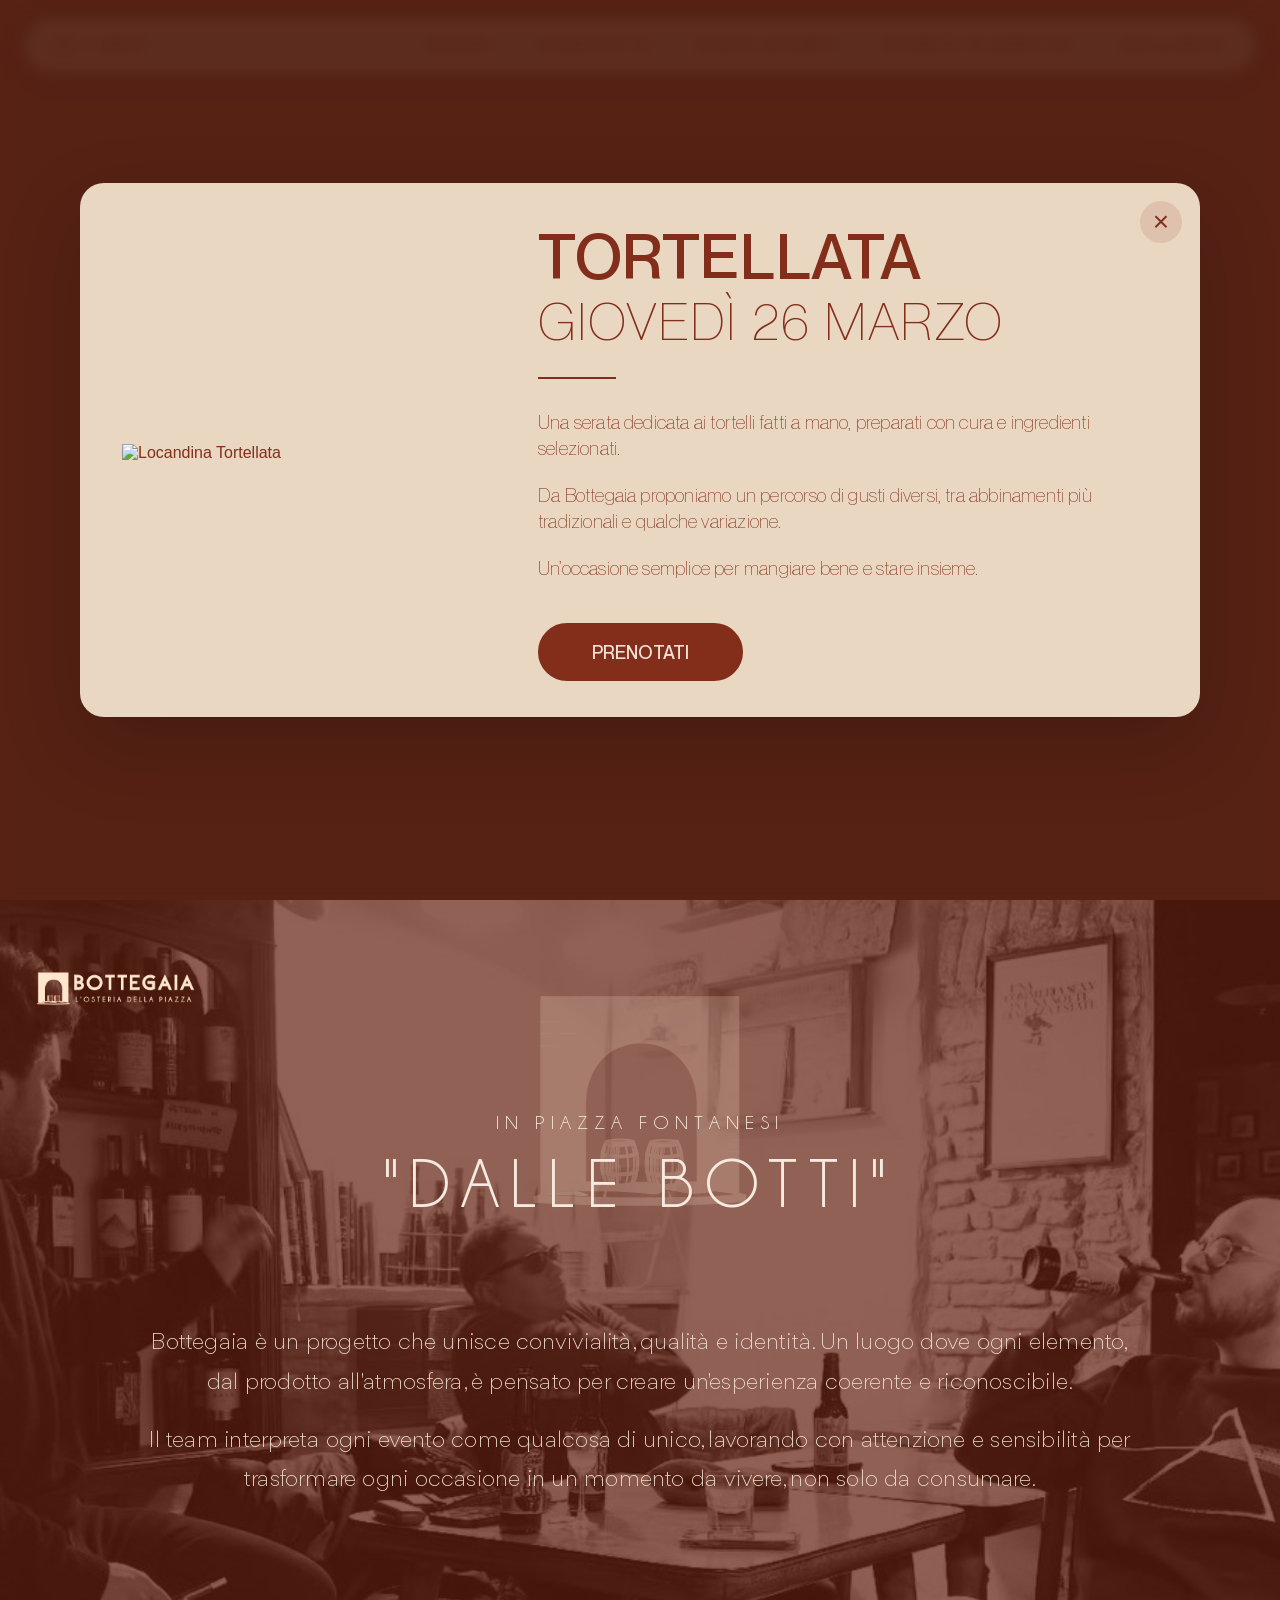
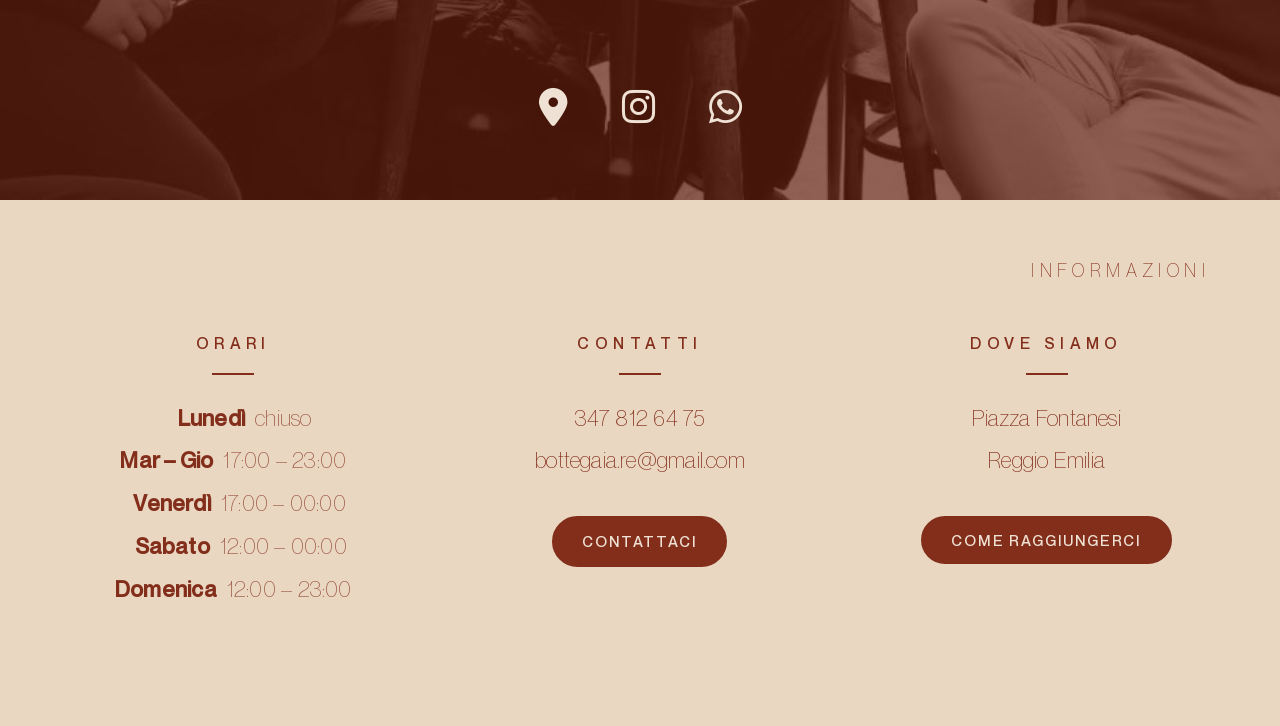
==== index.html @ 3310c24c "final upload final upload" ====
<!DOCTYPE html>
<html lang="it">
<head>
  <meta charset="UTF-8" />
  <meta name="viewport" content="width=device-width, initial-scale=1.0" />
  <title>Bottegaia</title>
  <link rel="stylesheet" href="style.css" />
  <link rel="stylesheet" href="https://cdnjs.cloudflare.com/ajax/libs/font-awesome/6.5.0/css/all.min.css">
</head>
<body>

  <div class="page">

    <section class="hero hero-section">
      <div class="hero-topbar hero-topbar-intro" id="floatingHeader">
        <div class="hero-lang">
          <span id="lang-it" class="lang-switch is-active">IT</span> /
          <span id="lang-en" class="lang-switch">ENG</span>
        </div>

        <nav class="hero-menu">
          <a href="#contatti" data-key="menu_hours">ORARI</a>
          <a href="#contatti" data-key="menu_contacts">CONTATTI</a>
          <a href="#contatti" data-key="menu_where">DOVE SIAMO</a>
          <a href="eventi.html" data-key="menu_events">EVENTI E SERVIZI</a>
          <a href="eventi.html#galleria" data-key="menu_gallery">GALLERIA</a>
        </nav>
      </div>

      <div class="hero-overlay">
        <img src="images/logo.png" alt="Bottegaia" class="hero-logo">

        <div class="hero-buttons">
          <a href="#" class="hero-pill-btn open-contact-popup" data-key="hero_book">PRENOTA QUI</a>
          <a href="menu.html" class="hero-pill-btn" data-key="hero_menu">VEDI I MENÙ</a>
          <a href="eventi.html" class="hero-pill-btn" data-key="hero_event">ORGANIZZA IL TUO EVENTO</a>
        </div>
      </div>

      <div class="hero-icons">
        <a href="https://www.google.com/maps/place/Botte+Gaia/@44.694671,10.6291387,17z/data=!3m1!4b1!4m6!3m5!1s0x47801c74ff508cc9:0xaf0d7e07df6332a!8m2!3d44.694671!4d10.631719!16s%2Fg%2F12mkvpnys?entry=ttug_ep=EgoyMDI2MDQxMi4wIKXMDSoASAFQAw%3D%3D" target="_blank" aria-label="Maps">
          <i class="fa-solid fa-location-dot"></i>
        </a>
        <a href="https://www.instagram.com/bottegaia.re" target="_blank" aria-label="Instagram">
          <i class="fa-brands fa-instagram"></i>
        </a>
        <a href="#" class="open-contact-popup" aria-label="WhatsApp">
          <i class="fa-brands fa-whatsapp"></i>
        </a>
      </div>
    </section>

    <section class="second-section dark-section">

      <div class="second-logo-corner">
        <img src="images/logolato2.png" alt="Bottegaia" class="second-corner-logo">
      </div>

      <div class="second-overlay">
        <img src="images/STORIA.svg" alt="" class="second-storia-bg" aria-hidden="true">
        <p class="second-subtitle" data-key="story_subtitle">IN PIAZZA FONTANESI</p>
        <h2 class="second-title" data-key="story_title">"DALLE BOTTI"</h2>

        <p class="second-text" data-key="story_text_1">
          Bottegaia è un progetto che unisce convivialità, qualità e identità. Un luogo dove ogni elemento, dal prodotto all'atmosfera, è pensato per creare un'esperienza coerente e riconoscibile.
        </p>
        <p class="second-text" data-key="story_text_2">
          Il team interpreta ogni evento come qualcosa di unico, lavorando con attenzione e sensibilità per trasformare ogni occasione in un momento da vivere, non solo da consumare.
        </p>
      </div>

      <div class="second-icons">
        <a href="https://www.google.com/maps/place/Botte+Gaia/@44.694671,10.6291387,17z/data=!3m1!4b1!4m6!3m5!1s0x47801c74ff508cc9:0xaf0d7e07df6332a!8m2!3d44.694671!4d10.631719!16s%2Fg%2F12mkvpnys?entry=ttu&g_ep=EgoyMDI2MDQxMi4wIKXMDSoASAFQAw%3D%3D" target="_blank" aria-label="Maps">
          <i class="fa-solid fa-location-dot"></i>
        </a>
        <a href="https://www.instagram.com/bottegaia.re" target="_blank" aria-label="Instagram">
          <i class="fa-brands fa-instagram"></i>
        </a>
        <a href="#" class="open-contact-popup" aria-label="WhatsApp">
          <i class="fa-brands fa-whatsapp"></i>
        </a>
      </div>

    </section>

    <section class="info-section" id="contatti">
      <div class="info-topbar">
        <span data-key="info_title">INFORMAZIONI</span>
      </div>

      <div class="info-grid">

        <div class="info-col">
          <h3 class="info-col-title" data-key="hours_title">ORARI</h3>
          <div class="info-line"></div>
          <ul class="info-list info-hours">
            <li><span class="info-day" data-key="monday">Lunedì</span><span class="info-time" data-key="closed">chiuso</span></li>
            <li><span class="info-day" data-key="tue_thu">Mar – Gio</span><span class="info-time">17:00 – 23:00</span></li>
            <li><span class="info-day" data-key="friday">Venerdì</span><span class="info-time">17:00 – 00:00</span></li>
            <li><span class="info-day" data-key="saturday">Sabato</span><span class="info-time">12:00 – 00:00</span></li>
            <li><span class="info-day" data-key="sunday">Domenica</span><span class="info-time">12:00 – 23:00</span></li>
          </ul>
        </div>

        <div class="info-col">
          <h3 class="info-col-title" data-key="contacts_title">CONTATTI</h3>
          <div class="info-line"></div>
          <ul class="info-list">
            <li><a href="tel:+393478126475">347 812 64 75</a></li>
            <li><a href="mailto:bottegaia.re@gmail.com">bottegaia.re@gmail.com</a></li>
            <li>
              <a href="#" class="info-map-btn open-contact-popup" data-key="contact_us">CONTATTACI</a>
            </li>
          </ul>
        </div>

        <div class="info-col">
          <h3 class="info-col-title" data-key="where_title">DOVE SIAMO</h3>
          <div class="info-line"></div>
          <ul class="info-list">
            <li data-key="address_line_1">Piazza Fontanesi</li>
            <li data-key="address_line_2">Reggio Emilia</li>
          </ul>
          <a href="https://www.google.com/maps/place/Botte+Gaia/@44.694671,10.6291387,17z/data=!3m1!4b1!4m6!3m5!1s0x47801c74ff508cc9:0xaf0d7e07df6332a!8m2!3d44.694671!4d10.631719!16s%2Fg%2F12mkvpnys?entry=ttu&g_ep=EgoyMDI2MDQxMi4wIKXMDSoASAFQAw%3D%3D" target="_blank" class="info-map-btn" data-key="how_to_reach">COME RAGGIUNGERCI</a>
        </div>

      </div>
    </section>

  </div>

  <script>
    const floatingHeader = document.getElementById("floatingHeader");
    const sections = document.querySelectorAll("section");

    function handleHeaderScroll() {
      if (window.scrollY > 30) {
        floatingHeader.classList.add("scrolled");
      } else {
        floatingHeader.classList.remove("scrolled");
      }

      let isDark = false;
      let isHero = false;

      sections.forEach(section => {
        const rect = section.getBoundingClientRect();

        if (rect.top <= 80 && rect.bottom >= 80) {
          if (section.classList.contains("hero-section")) {
            isHero = true;
          }

          if (section.classList.contains("dark-section")) {
            isDark = true;
          }
        }
      });

      floatingHeader.classList.remove("on-dark", "on-hero");

      if (isHero) {
        floatingHeader.classList.add("on-hero");
      } else if (isDark) {
        floatingHeader.classList.add("on-dark");
      }
    }

    window.addEventListener("scroll", handleHeaderScroll);
    handleHeaderScroll();
  </script>

  <div class="event-popup-overlay" id="eventPopup">
    <div class="event-popup-box">
      <button class="event-popup-close" id="closeEventPopup" aria-label="Chiudi popup">×</button>

      <div class="event-popup-layout">
        <div class="event-popup-poster">
          <img src="images/evento-1.png" alt="Locandina Tortellata" class="event-popup-poster-image">
        </div>

        <div class="event-popup-content">
          <h3 class="event-popup-title">
            <span class="event-popup-title-strong" data-key="popup_event_title">TORTELLATA</span>
            <span class="event-popup-title-light" data-key="popup_event_date">GIOVEDÌ 26 MARZO</span>
          </h3>

          <div class="event-popup-line"></div>

          <div class="event-popup-description">
            <p data-key="popup_event_text_1">Una serata dedicata ai tortelli fatti a mano, preparati con cura e ingredienti selezionati.</p>
            <p data-key="popup_event_text_2">Da Bottegaia proponiamo un percorso di gusti diversi, tra abbinamenti più tradizionali e qualche variazione.</p>
            <p data-key="popup_event_text_3">Un’occasione semplice per mangiare bene e stare insieme.</p>
          </div>

          <div class="event-popup-actions">
            <a href="https://wa.me/393478126475?text=Ciao%20Bottegaia%2C%20vorrei%20prenotarmi%20per%20l'evento." target="_blank" class="event-clean-button" data-key="popup_book">
              PRENOTATI
            </a>
          </div>
        </div>
      </div>
    </div>
  </div>

  <script>
    const eventPopup = document.getElementById("eventPopup");
    const closeEventPopup = document.getElementById("closeEventPopup");

    window.addEventListener("load", () => {
      setTimeout(() => {
        eventPopup.classList.add("is-open");
        document.body.classList.add("popup-open");
      }, 400);
    });

    closeEventPopup.addEventListener("click", () => {
      eventPopup.classList.remove("is-open");
      document.body.classList.remove("popup-open");
    });

    eventPopup.addEventListener("click", (e) => {
      if (e.target === eventPopup) {
        eventPopup.classList.remove("is-open");
        document.body.classList.remove("popup-open");
      }
    });

    document.addEventListener("keydown", (e) => {
      if (e.key === "Escape") {
        eventPopup.classList.remove("is-open");
        document.body.classList.remove("popup-open");
      }
    });
  </script>

  <!-- POPUP CONTATTI -->
  <div class="contact-popup-overlay" id="contactPopup">
    <div class="contact-popup-box">
      <button class="contact-popup-close" id="closeContactPopup" aria-label="Chiudi">×</button>
      <p class="contact-popup-label" data-key="contact_popup_title">Come vuoi contattarci?</p>
      <div class="contact-popup-btns">
        <a href="tel:+393478126475" class="contact-popup-btn">
          <i class="fa-solid fa-phone"></i>
          <span data-key="call">Chiama</span>
        </a>
        <a href="https://wa.me/393478126475?text=Ciao%20ragazzi%2C%20vorrei%20prenotare%20un%20tavolo." target="_blank" class="contact-popup-btn contact-popup-btn--wa">
          <i class="fa-brands fa-whatsapp"></i>
          <span data-key="write_whatsapp">Scrivi su WhatsApp</span>
        </a>
      </div>
    </div>
  </div>

  <script>
    const contactPopup = document.getElementById("contactPopup");
    const closeContactPopup = document.getElementById("closeContactPopup");

    document.querySelectorAll(".open-contact-popup").forEach(el => {
      el.addEventListener("click", e => {
        e.preventDefault();
        contactPopup.classList.add("is-open");
        document.body.classList.add("popup-open");
      });
    });

    closeContactPopup.addEventListener("click", () => {
      contactPopup.classList.remove("is-open");
      document.body.classList.remove("popup-open");
    });

    contactPopup.addEventListener("click", e => {
      if (e.target === contactPopup) {
        contactPopup.classList.remove("is-open");
        document.body.classList.remove("popup-open");
      }
    });

    document.addEventListener("keydown", e => {
      if (e.key === "Escape") {
        contactPopup.classList.remove("is-open");
        document.body.classList.remove("popup-open");
      }
    });
  </script>

  <!-- SCROLL TO TOP -->
  <button id="scrollTopBtn" aria-label="Torna su">
    <i class="fa-solid fa-arrow-up"></i>
  </button>

  <script>
    const scrollBtn = document.getElementById("scrollTopBtn");

    window.addEventListener("scroll", () => {
      if (window.scrollY > 300) {
        scrollBtn.classList.add("show");
      } else {
        scrollBtn.classList.remove("show");
      }
    });

    scrollBtn.addEventListener("click", () => {
      window.scrollTo({
        top: 0,
        behavior: "smooth"
      });
    });
  </script>

  <script>
    const translations = {
      it: {
        menu_hours: "ORARI",
        menu_contacts: "CONTATTI",
        menu_where: "DOVE SIAMO",
        menu_events: "EVENTI E SERVIZI",
        menu_gallery: "GALLERIA",
        hero_book: "PRENOTA QUI",
        hero_menu: "VEDI I MENÙ",
        hero_event: "ORGANIZZA IL TUO EVENTO",
        story_subtitle: "IN PIAZZA FONTANESI",
        story_title: "\"DALLE BOTTI\"",
        story_text_1: "Bottegaia è un progetto che unisce convivialità, qualità e identità. Un luogo dove ogni elemento, dal prodotto all'atmosfera, è pensato per creare un'esperienza coerente e riconoscibile.",
        story_text_2: "Il team interpreta ogni evento come qualcosa di unico, lavorando con attenzione e sensibilità per trasformare ogni occasione in un momento da vivere, non solo da consumare.",
        info_title: "INFORMAZIONI",
        hours_title: "ORARI",
        contacts_title: "CONTATTI",
        where_title: "DOVE SIAMO",
        monday: "Lunedì",
        closed: "chiuso",
        tue_thu: "Mar – Gio",
        friday: "Venerdì",
        saturday: "Sabato",
        sunday: "Domenica",
        contact_us: "CONTATTACI",
        address_line_1: "Piazza Fontanesi",
        address_line_2: "Reggio Emilia",
        how_to_reach: "COME RAGGIUNGERCI",
        popup_event_title: "TORTELLATA",
        popup_event_date: "GIOVEDÌ 26 MARZO",
        popup_event_text_1: "Una serata dedicata ai tortelli fatti a mano, preparati con cura e ingredienti selezionati.",
        popup_event_text_2: "Da Bottegaia proponiamo un percorso di gusti diversi, tra abbinamenti più tradizionali e qualche variazione.",
        popup_event_text_3: "Un’occasione semplice per mangiare bene e stare insieme.",
        popup_book: "PRENOTATI",
        contact_popup_title: "Come vuoi contattarci?",
        call: "Chiama",
        write_whatsapp: "Scrivi su WhatsApp"
      },
      en: {
        menu_hours: "OPENING HOURS",
        menu_contacts: "CONTACTS",
        menu_where: "LOCATION",
        menu_events: "EVENTS & SERVICES",
        menu_gallery: "GALLERY",
        hero_book: "BOOK NOW",
        hero_menu: "VIEW MENUS",
        hero_event: "ORGANIZE YOUR EVENT",
        story_subtitle: "IN PIAZZA FONTANESI",
        story_title: "\"FROM THE BARRELS\"",
        story_text_1: "Bottegaia is a project that brings together conviviality, quality, and identity. A place where every element, from the product to the atmosphere, is designed to create a coherent and distinctive experience.",
        story_text_2: "The team approaches every event as something unique, working with care and sensitivity to transform every occasion into a moment to be truly experienced, not simply consumed.",
        info_title: "INFORMATION",
        hours_title: "OPENING HOURS",
        contacts_title: "CONTACTS",
        where_title: "LOCATION",
        monday: "Monday",
        closed: "closed",
        tue_thu: "Tue – Thu",
        friday: "Friday",
        saturday: "Saturday",
        sunday: "Sunday",
        contact_us: "CONTACT US",
        address_line_1: "Piazza Fontanesi",
        address_line_2: "Reggio Emilia",
        how_to_reach: "HOW TO REACH US",
        popup_event_title: "TORTELLI NIGHT",
        popup_event_date: "THURSDAY 26 MARCH",
        popup_event_text_1: "An evening dedicated to handmade tortelli, prepared with care and selected ingredients.",
        popup_event_text_2: "At Bottegaia we offer a journey through different flavors, from more traditional pairings to a few variations.",
        popup_event_text_3: "A simple occasion to eat well and enjoy being together.",
        popup_book: "BOOK NOW",
        contact_popup_title: "How would you like to contact us?",
        call: "Call",
        write_whatsapp: "Write on WhatsApp"
      }
    };

    const langItBtn = document.getElementById("lang-it");
    const langEnBtn = document.getElementById("lang-en");

    function setLanguage(lang) {
      document.documentElement.lang = lang;

      document.querySelectorAll("[data-key]").forEach(el => {
        const key = el.getAttribute("data-key");
        if (translations[lang] && translations[lang][key]) {
          el.textContent = translations[lang][key];
        }
      });

      langItBtn.classList.toggle("is-active", lang === "it");
      langEnBtn.classList.toggle("is-active", lang === "en");

      localStorage.setItem("siteLanguage", lang);
    }

    langItBtn.addEventListener("click", () => setLanguage("it"));
    langEnBtn.addEventListener("click", () => setLanguage("en"));

    const savedLanguage = localStorage.getItem("siteLanguage") || "it";
    setLanguage(savedLanguage);
  </script>

</body>
</html>
---- style.css ----
/* FONT */
@font-face {
  font-family: "Gordita";
  src: url("fonts/gordita-regular.woff") format("woff");
  font-weight: 400;
}

@font-face {
  font-family: "Gordita";
  src: url("fonts/gordita-bold.woff") format("woff");
  font-weight: 700;
}

@font-face {
  font-family: "NeueMontreal";
  src: url("fonts/Neue Montreal Medium 500.woff2") format("woff2");
  font-weight: 500;
}

@font-face {
  font-family: "NeueMontreal";
  src: url("fonts/Neue Montreal Light 300.woff2") format("woff2");
  font-weight: 300;
}

@font-face {
  font-family: "Champagne";
  src: url("fonts/Champagne & Limousines.woff2") format("woff2");
  font-weight: 400;
}

@font-face {
  font-family: "Gordita";
  src: url("fonts/Gordita-Light.woff2") format("woff2");
  font-weight: 300;
}

@font-face {
  font-family: "Gordita";
  src: url("fonts/Gordita-Medium.woff2") format("woff2");
  font-weight: 500;
}

/* RESET */
* {
  margin: 0;
  padding: 0;
  box-sizing: border-box;
}

html, body {
  width: 100%;
  min-height: 100%;
}

body {
  background-color: #822e1b;
  color: #822e1b;
  font-family: "Gordita", Arial, sans-serif;
}

img {
  display: block;
  width: 100%;
}

a {
  text-decoration: none;
  color: inherit;
}

/* HEADER VECCHIO NASCOSTO */
.site-header {
  display: none;
}

.locations-nav {
  display: flex;
  gap: 20px;
  flex-wrap: wrap;
}

/* =========================
   HOME HERO
========================= */
.hero {
  position: relative;
  height: 100vh;
  min-height: 600px;
  background-image: url("images/prima-foto.jpg");
  background-size: cover;
  background-position: center;
  overflow: hidden;
  padding-top: 120px;
}

.hero-topbar {
  position: fixed;
  top: 18px;
  left: 24px;
  right: 24px;
  z-index: 9999;
  display: flex;
  justify-content: space-between;
  align-items: center;
  padding: 18px 28px;
  border-radius: 999px;
  background: rgba(246, 234, 223, 0.10);
  border: 1px solid rgba(130, 46, 27, 0.10);
  backdrop-filter: blur(14px);
  -webkit-backdrop-filter: blur(14px);
  box-shadow: 0 8px 30px rgba(0, 0, 0, 0.05);
  transition:
    background 0.35s ease,
    backdrop-filter 0.35s ease,
    -webkit-backdrop-filter 0.35s ease,
    box-shadow 0.35s ease,
    padding 0.35s ease,
    top 0.35s ease,
    left 0.35s ease,
    right 0.35s ease,
    border-color 0.35s ease,
    opacity 0.5s ease,
    transform 0.5s ease,
    color 0.3s ease;
}

/* entrata iniziale elegante */
.hero-topbar-intro {
  opacity: 0;
  transform: translateY(-18px) scale(0.985);
  animation: heroTopbarReveal 0.9s cubic-bezier(0.22, 1, 0.36, 1) forwards;
  animation-delay: 0.15s;
}

@keyframes heroTopbarReveal {
  to {
    opacity: 1;
    transform: translateY(0) scale(1);
  }
}

.hero-topbar.scrolled {
  top: 12px;
  left: 18px;
  right: 18px;
  padding: 14px 24px;
  background: rgba(246, 234, 223, 0.22);
  border: 1px solid rgba(130, 46, 27, 0.16);
  backdrop-filter: blur(18px);
  -webkit-backdrop-filter: blur(18px);
  box-shadow: 0 12px 36px rgba(0, 0, 0, 0.08);
}

.hero-lang {
  font-size: 16px;
  font-weight: 700;
  letter-spacing: 0.22em;
  color: #822e1b;
}

.hero-menu {
  display: flex;
  gap: 44px;
}

.hero-menu a {
  font-size: 16px;
  font-weight: 700;
  letter-spacing: 0.22em;
  color: #822e1b;
  transition: opacity 0.2s ease;
}

.hero-menu a:hover {
  opacity: 0.7;
}

.hero-overlay {
  position: relative;
  z-index: 2;
  height: 100%;
  display: flex;
  flex-direction: column;
  align-items: center;
  justify-content: center;
  padding-bottom: 40px;
}

.hero-logo {
  width: 720px;
  max-width: 82%;
  margin: 0 auto;
}

.hero-buttons {
  margin-top: 90px;
  display: flex;
  gap: 24px;
  flex-wrap: wrap;
  justify-content: center;
}

.hero-pill-btn {
  font-family: "NeueMontreal", Arial, sans-serif;
  font-weight: 500;
  font-size: 17px;            /* leggermente più grande */
  letter-spacing: 0.05em;     /* più respiro = più premium */
  color: #822e1b;
  border: 1.5px solid #822e1b;
  border-radius: 999px;
  padding: 20px 48px;         /* più “presenza” */
  min-width: 240px;           /* più equilibrio tra i 3 bottoni */
  background: transparent;
  text-align: center;
  transition: background-color 0.25s ease, color 0.25s ease, transform 0.2s ease;
}

.hero-pill-btn:hover {
  background-color: #822e1b;
  color: #f6eadf;
  transform: translateY(-2px);
}

/* =========================
   SOCIAL ICONS UNIFICATE
========================= */
.hero-icons,
.second-icons,
.eventi-hero-icons {
  position: absolute;
  left: 50%;
  transform: translateX(-50%);
  display: flex;
  justify-content: center;
  align-items: center;
  gap: 54px;
  z-index: 3;
}

.hero-icons {
  bottom: 32px;
}

.second-icons {
  bottom: 70px;
}

.eventi-hero-icons {
  bottom: 38px;
}

.hero-icons a,
.second-icons a,
.eventi-hero-icons a {
  transition: transform 0.2s ease, opacity 0.2s ease;
}

.hero-icons a {
  color: #822e1b;
  font-size: 38px;
}

.second-icons a {
  color: #efe2d4;
  font-size: 38px;
}

.eventi-hero-icons a {
  color: #822e1b;
  font-size: 38px;
}

.hero-icons a:hover,
.second-icons a:hover,
.eventi-hero-icons a:hover {
  transform: translateY(-3px);
  opacity: 0.7;
}

/* =========================
   HOME SECOND SECTION
========================= */
.second-section {
  background-image: url("images/team.jpg");
  background-size: cover;
  background-position: center;
  min-height: 100vh;
  position: relative;
  display: flex;
  flex-direction: column;
  align-items: center;
  justify-content: center;
  padding: 70px 30px 30px;
  overflow: hidden;
}

.second-section::before {
  content: "";
  position: absolute;
  inset: 0;
  background: rgba(100, 30, 14, 0.70);
  z-index: 1;
}

.second-logo-corner {
  position: absolute;
  top: 70px;
  left: 36px;
  z-index: 3;
}

.second-corner-logo {
  width: 160px;
  display: block;
}

.second-overlay {
  position: relative;
  z-index: 2;
  text-align: center;
  color: #f6eadf;
  max-width: 1300px;
  width: 100%;
  padding: 0 24px;
  margin-bottom: 20px;
}

.second-storia-bg {
  position: absolute;
  top: -380px;
  left: 50%;
  transform: translateX(-50%);
  width: 560px;
  max-width: calc(100% - 80px);
  opacity: 0.20;
  pointer-events: none;
  z-index: 0;
}

.second-subtitle {
  font-family: "Champagne", Arial, sans-serif;
  font-size: 20px;
  letter-spacing: 0.30em;
  margin-bottom: 10px;
  color: #f6eadf;
  position: relative;
  top: -90px;
}

.second-title {
  font-family: "Champagne", Arial, sans-serif;
  font-size: 70px;
  letter-spacing: 0.16em;
  font-weight: 400;
  margin-bottom: 10px;
  color: #f6eadf;
  position: relative;
  top: -90px;
}

.second-text {
  font-family: "Gordita", Arial, sans-serif;
  font-weight: 300;
  font-size: 22px;
  line-height: 1.8;
  letter-spacing: 0.01em;
  color: #efe2d4;
  max-width: 1000px;
  margin: 0 auto 18px;
}

/* =========================
   EVENT CLEAN SECTION HOME
========================= */
.event-clean-section {
  background: #efe2d4;
  padding: 60px 70px 110px;
}

.event-clean-topbar {
  display: flex;
  justify-content: flex-end;
  margin-bottom: 28px;
}

.event-clean-topbar span {
  font-family: "NeueMontreal", Arial, sans-serif;
  font-weight: 300;
  font-size: 18px;
  letter-spacing: 0.30em;
  color: #822e1b;
}

.event-clean-layout {
  width: min(1160px, 100%);
  margin: 0 auto;
  display: grid;
  grid-template-columns: 400px 1fr;
  gap: 90px;
  align-items: center;
}

.event-clean-poster {
  width: 100%;
}

.event-clean-poster-image {
  width: 100%;
  display: block;
  object-fit: cover;
}

.event-clean-content {
  color: #822e1b;
  max-width: 640px;
}

.event-clean-title {
  display: flex;
  flex-direction: column;
  line-height: 1;
  margin-bottom: 34px;
}

.event-clean-title-strong {
  font-family: "NeueMontreal", Arial, sans-serif;
  font-weight: 500;
  font-size: 68px;
  letter-spacing: 0.01em;
}

.event-clean-title-light {
  font-family: "NeueMontreal", Arial, sans-serif;
  font-weight: 300;
  font-size: 58px;
  letter-spacing: 0.04em;
  margin-top: 8px;
  transition: color 0.25s ease, letter-spacing 0.25s ease, transform 0.25s ease;
}

.event-clean-title:hover .event-clean-title-light {
  color: #a13b24;
  letter-spacing: 0.06em;
  transform: translateX(4px);
}

.event-clean-line {
  width: 78px;
  height: 2px;
  background: #822e1b;
  margin-bottom: 36px;
}

.event-clean-description {
  font-family: "NeueMontreal", Arial, sans-serif;
  font-weight: 300;
  font-size: 20px;
  line-height: 1.35;
  letter-spacing: 0.01em;
  max-width: 620px;
}

.event-clean-description p {
  margin-bottom: 26px;
}

.event-clean-button {
  display: inline-flex;
  align-items: center;
  justify-content: center;
  margin-top: 18px;
  font-family: "NeueMontreal", Arial, sans-serif;
  font-weight: 500;
  font-size: 18px;
  letter-spacing: 0.01em;
  color: #efe2d4;
  background: #822e1b;
  border: 2px solid #822e1b;
  border-radius: 999px;
  min-width: 205px;
  padding: 16px 30px;
  transition: background-color 0.25s ease, color 0.25s ease, transform 0.2s ease;
}

.event-clean-button:hover {
  background: #ead7c2;
  color: #822e1b;
  transform: translateY(-2px);
}

.event-clean-toplink {
  font-family: "NeueMontreal", Arial, sans-serif;
  font-weight: 300;
  font-size: 18px;
  letter-spacing: 0.30em;
  color: #822e1b;
  text-decoration: none;
  transition: letter-spacing 0.25s ease, opacity 0.25s ease, transform 0.25s ease;
}

.event-clean-toplink:hover {
  letter-spacing: 0.34em;
  opacity: 1;
  transform: translateX(2px);
}

/* =========================
   PAGINA EVENTI - HERO
========================= */
.eventi-hero {
  position: relative;
  min-height: 100vh;
  background-image: url("images/eventi-main.png");
  background-size: cover;
  background-position: center;
  background-color: #822e1b;
  overflow: hidden;
  display: flex;
  align-items: center;
  justify-content: center;
  padding: 40px 56px 170px;
}

.eventi-hero-top {
  position: absolute;
  top: 52px;
  left: 86px;
  z-index: 3;
}

.top-right-home {
  position: absolute;
  top: 52px;
  right: 86px;
  z-index: 3;
}

.home-link {
  display: inline-flex;
  align-items: center;
  gap: 10px;
  font-family: "Gordita", Arial, sans-serif;
  font-weight: 700;
  font-size: 15px;
  letter-spacing: 0.12em;
  text-transform: uppercase;
  color: #822e1b;
  transition: opacity 0.22s ease, transform 0.22s ease;
}

.home-link:hover {
  opacity: 0.7;
  transform: translateX(2px);
}

.home-link i {
  font-size: 13px;
}

.eventi-brand-wide-logo {
  width: 190px;
  max-width: 100%;
  display: block;
}

.eventi-hero-content {
  position: relative;
  z-index: 2;
  width: 100%;
  max-width: 1450px;
  margin: 0 auto;
  text-align: center;
  display: flex;
  flex-direction: column;
  align-items: center;
  justify-content: center;
  transform: translateY(80px);
}

.eventi-hero-title {
  font-family: "Gordita", Arial, sans-serif;
  font-weight: 700;
  font-size: 72px;
  line-height: 1;
  letter-spacing: 0.18em;
  color: #822e1b;
  margin-bottom: 34px;
  text-transform: uppercase;
}

.eventi-hero-subline {
  font-family: "Gordita", Arial, sans-serif;
  font-weight: 700;
  font-size: 28px;
  line-height: 1.35;
  letter-spacing: 0.11em;
  color: #822e1b;
  text-transform: uppercase;
  margin-bottom: 34px;
}

.eventi-hero-text {
  max-width: 1200px;
  margin-bottom: 22px;
}

.eventi-hero-text p {
  font-family: "Gordita", Arial, sans-serif;
  font-weight: 300;
  font-size: 24px;
  line-height: 1.45;
  color: #822e1b;
  margin-bottom: 6px;
}

.eventi-hero-cta-label {
  font-family: "Gordita", Arial, sans-serif;
  font-weight: 300;
  font-size: 30px;
  letter-spacing: 0.16em;
  text-transform: uppercase;
  color: #822e1b;
  margin-top: 40px;
  margin-bottom: 22px;
}

.eventi-hero-button {
  display: inline-flex;
  align-items: center;
  justify-content: center;
  min-width: 320px;
  padding: 18px 42px;
  border: 2px solid #822e1b;
  border-radius: 999px;
  background: #822e1b;
  color: #efe2d4;
  font-family: "Gordita", Arial, sans-serif;
  font-weight: 700;
  font-size: 20px;
  letter-spacing: 0.14em;
  text-transform: uppercase;
  transition: background-color 0.25s ease, color 0.25s ease, transform 0.2s ease;
  margin-top: 30px;
}

.eventi-hero-button:hover {
  background: transparent;
  color: #822e1b;
  transform: translateY(-2px);
}

/* =========================
   PAGINA EVENTI - GALLERY
========================= */
.eventi-gallery-logo {
  position: absolute;
  top: 28px;
  left: 36px;
  width: 160px;
  z-index: 3;
  pointer-events: none;
}

.eventi-gallery-section {
  background: #822e1b;
  height: 800px;
  position: relative;
  display: flex;
  align-items: center;
  padding: 100px 0;
}

.eventi-gallery-inner {
  width: 1366px;
  max-width: calc(100% - 24px);
  margin: 0 auto;
  display: flex;
  flex-direction: column;
  justify-content: center;
  height: 100%;
}

.eventi-gallery-kicker {
  font-family: "Champagne", Arial, sans-serif;
  font-weight: 300;
  font-size: 40px;
  letter-spacing: 0.08em;
  color: #ead9c7;
  text-align: center;
  margin-bottom: 60px;
}

.eventi-gallery-slider {
  position: relative;
}

.eventi-gallery-viewport {
  overflow: hidden;
  width: 100%;
}

.eventi-gallery-track {
  display: flex;
  transition: transform 0.8s cubic-bezier(0.22, 1, 0.36, 1);
  will-change: transform;
}

.eventi-gallery-slide {
  min-width: 100%;
}

.eventi-gallery-grid {
  display: grid;
  grid-template-columns: repeat(4, 325px);
  justify-content: center;
  gap: 20px;
  margin-top: 30px;
}

.eventi-gallery-card {
  width: 325px;
  height: 488px;
  overflow: hidden;
  background: #ddd;
}

.eventi-gallery-card img {
  width: 100%;
  height: 100%;
  object-fit: cover;
}

/* Frecce section 2 */
.eventi-gallery-arrow {
  position: absolute;
  top: 50%;
  transform: translateY(-50%);
  width: 74px;
  height: 74px;
  border: none;
  background: transparent;
  cursor: pointer;
  z-index: 6;
  opacity: 0.65;
  pointer-events: auto;
  transition: opacity 0.25s ease, transform 0.25s ease;
}

.eventi-gallery-slider:hover .eventi-gallery-arrow {
  opacity: 1;
}

.eventi-gallery-arrow-left {
  left: -95px;
}

.eventi-gallery-arrow-right {
  right: -95px;
}

.eventi-gallery-arrow::before {
  content: "";
  position: absolute;
  inset: 0;
  border-radius: 50%;
  background: rgba(246, 234, 223, 0.10);
  backdrop-filter: blur(6px);
  -webkit-backdrop-filter: blur(6px);
  transform: scale(0.82);
  opacity: 0;
  transition: opacity 0.25s ease, transform 0.25s ease, background-color 0.25s ease;
}

.eventi-gallery-arrow span {
  position: absolute;
  top: 50%;
  left: 50%;
  width: 18px;
  height: 18px;
  border-top: 2.5px solid #efe2d4;
  border-right: 2.5px solid #efe2d4;
  z-index: 2;
  transition: transform 0.25s ease, border-color 0.25s ease;
}

.eventi-gallery-arrow-left span {
  transform: translate(-38%, -50%) rotate(-135deg);
}

.eventi-gallery-arrow-right span {
  transform: translate(-62%, -50%) rotate(45deg);
}

.eventi-gallery-arrow:hover::before {
  opacity: 1;
  transform: scale(1);
}

.eventi-gallery-arrow-left:hover {
  transform: translateY(-50%) translateX(-4px);
}

.eventi-gallery-arrow-right:hover {
  transform: translateY(-50%) translateX(4px);
}

.eventi-gallery-arrow-left:hover span {
  transform: translate(-48%, -50%) rotate(-135deg);
  border-color: #f6eadf;
}

.eventi-gallery-arrow-right:hover span {
  transform: translate(-52%, -50%) rotate(45deg);
  border-color: #f6eadf;
}

.eventi-gallery-arrow:active {
  transform: translateY(-50%) scale(0.96);
}

/* =========================
   PAGINA EVENTI - POSTER
========================= */
.eventi-poster-section {
  position: relative;
  background: #ead7c2;
  padding: 18px 32px 40px;
  display: flex;
  flex-direction: column;
  justify-content: flex-start;
}

.eventi-poster-topbar {
  position: absolute;
  top: 34px;
  left: 35px;
  z-index: 3;
  display: flex;
  align-items: center;
}

.eventi-poster-topbar-logo {
  width: 170px;
  display: block;
  opacity: 0.95;
}

.eventi-poster-topbar-right {
  position: absolute;
  top: 34px;
  right: 70px;
  z-index: 3;
  display: flex;
  justify-content: flex-end;
}

.eventi-poster-topbar-right span {
  font-family: "NeueMontreal", Arial, sans-serif;
  font-weight: 300;
  font-size: 18px;
  letter-spacing: 0.30em;
  color: #822e1b;
  text-transform: uppercase;
}

.eventi-poster-grid {
  width: 1080px;
  max-width: 100%;
  margin: 100px auto 0;
  display: grid;
  grid-template-columns: repeat(4, 243px);
  justify-content: center;
  gap: 36px;
}

.eventi-poster-card {
  display: flex;
  flex-direction: column;
}

.eventi-poster-image {
  width: 243px;
  height: 405px;
  object-fit: cover;
}

.eventi-poster-meta {
  padding-top: 32px;
}

.eventi-poster-meta h3 {
  font-family: "Gordita", Arial, sans-serif;
  font-weight: 500;
  font-size: 24px;
  letter-spacing: 0.04em;
  color: #8d351f;
  margin-bottom: 4px;
}

.eventi-poster-meta p {
  font-family: "Gordita", Arial, sans-serif;
  font-weight: 500;
  font-size: 18px;
  letter-spacing: 0.04em;
  color: #8d351f;
}

/* =========================
   INFO SECTION
========================= */
.info-section {
  background: #ead7c2;
  padding: 60px 70px 110px;
}

.info-topbar {
  display: flex;
  justify-content: flex-end;
  margin-bottom: 52px;
}

.info-topbar span {
  font-family: "NeueMontreal", Arial, sans-serif;
  font-weight: 300;
  font-size: 18px;
  letter-spacing: 0.30em;
  color: #822e1b;
}

.info-grid {
  width: min(1160px, 100%);
  margin: 0 auto;
  display: grid;
  grid-template-columns: repeat(3, 1fr);
  gap: 60px 80px;
}

.info-col {
  color: #822e1b;
  text-align: center;
}

.info-col-title {
  font-family: "NeueMontreal", Arial, sans-serif;
  font-weight: 500;
  font-size: 16px;
  letter-spacing: 0.34em;
  margin-bottom: 20px;
}

.info-line {
  width: 42px;
  height: 1.5px;
  background: #822e1b;
  margin-bottom: 28px;
  margin-left: auto;
  margin-right: auto;
}

.info-list {
  list-style: none;
  font-family: "NeueMontreal", Arial, sans-serif;
  font-weight: 300;
  font-size: 22px;
  line-height: 1.4;
  letter-spacing: 0.01em;
}

.info-list li {
  margin-bottom: 12px;
}

.info-list a:not(.info-map-btn) {
  color: #822e1b;
  transition: opacity 0.2s ease;
}

.info-list a:not(.info-map-btn):hover {
  opacity: 0.65;
}

.info-map-btn,
.info-map-btn:link,
.info-map-btn:visited {
  display: inline-flex;
  align-items: center;
  justify-content: center;
  margin-top: 28px;
  font-family: "NeueMontreal", Arial, sans-serif;
  font-weight: 500;
  font-size: 15px;
  letter-spacing: 0.12em;
  color: #efe2d4;
  background: #822e1b;
  border: 2px solid #822e1b;
  border-radius: 999px;
  padding: 13px 28px;
  text-decoration: none;
  transition: background-color 0.25s ease, color 0.25s ease, transform 0.2s ease;
}

.info-map-btn:hover,
.info-map-btn:focus {
  background: #ead7c2;
  color: #822e1b;
  transform: translateY(-2px);
}

.info-hours .info-day {
  display: inline-block;
  min-width: 100px;
  font-weight: 700;
  text-align: right;
  padding-right: 10px;
}

.info-hours .info-time {
  opacity: 0.75;
  font-weight: 300;
}

/* =========================
   FOOTER
========================= */
.site-footer {
  background: #ead7c2;
  padding: 24px 40px 40px;
}

.site-footer nav {
  display: flex;
  gap: 28px;
  flex-wrap: wrap;
  font-size: 15px;
}

.site-footer a {
  color: #822e1b;
}

/* =========================
   HEADER COLOR STATES
========================= */
.hero-topbar,
.hero-topbar a,
.hero-topbar .hero-lang {
  color: #822e1b;
  transition: color 0.3s ease;
}

.hero-topbar.on-dark,
.hero-topbar.on-dark a,
.hero-topbar.on-dark .hero-lang {
  color: #f6eadf;
}

.hero-topbar.on-hero,
.hero-topbar.on-hero a,
.hero-topbar.on-hero .hero-lang {
  color: #822e1b;
}

/* =========================
   POPUP EVENTO
========================= */
.event-popup-overlay {
  position: fixed;
  inset: 0;
  background: rgba(34, 20, 14, 0.45);
  backdrop-filter: blur(6px);
  -webkit-backdrop-filter: blur(6px);
  display: flex;
  align-items: center;
  justify-content: center;
  padding: 24px;
  z-index: 10000;
  opacity: 0;
  visibility: hidden;
  transition: opacity 0.3s ease, visibility 0.3s ease;
}

.event-popup-overlay.is-open {
  opacity: 1;
  visibility: visible;
}

.event-popup-box {
  position: relative;
  width: min(1120px, 100%);
  max-height: 90vh;
  overflow-y: auto;
  background: #ead7c2;
  border-radius: 24px;
  padding: 42px 42px 36px;
  box-shadow: 0 30px 80px rgba(0, 0, 0, 0.18);
}

.event-popup-close {
  position: absolute;
  top: 18px;
  right: 18px;
  width: 42px;
  height: 42px;
  border: none;
  border-radius: 50%;
  background: rgba(130, 46, 27, 0.12);
  color: #822e1b;
  font-size: 28px;
  line-height: 1;
  cursor: pointer;
  transition: background-color 0.25s ease, transform 0.2s ease;
}

.event-popup-close:hover {
  background: rgba(130, 46, 27, 0.2);
  transform: scale(1.04);
}

.event-popup-layout {
  display: grid;
  grid-template-columns: 360px 1fr;
  gap: 56px;
  align-items: center;
}

.event-popup-poster-image {
  width: 100%;
  display: block;
  object-fit: cover;
}

.event-popup-content {
  color: #822e1b;
  max-width: 620px;
}

.event-popup-title {
  display: flex;
  flex-direction: column;
  line-height: 1;
  margin-bottom: 30px;
}

.event-popup-title-strong {
  font-family: "NeueMontreal", Arial, sans-serif;
  font-weight: 500;
  font-size: 62px;
  letter-spacing: 0.01em;
}

.event-popup-title-light {
  font-family: "NeueMontreal", Arial, sans-serif;
  font-weight: 300;
  font-size: 52px;
  letter-spacing: 0.04em;
  margin-top: 8px;
}

.event-popup-line {
  width: 78px;
  height: 2px;
  background: #822e1b;
  margin-bottom: 30px;
}

.event-popup-description {
  font-family: "NeueMontreal", Arial, sans-serif;
  font-weight: 300;
  font-size: 19px;
  line-height: 1.4;
  letter-spacing: 0.01em;
}

.event-popup-description p {
  margin-bottom: 20px;
}

.event-popup-actions {
  margin-top: 24px;
}

body.popup-open {
  overflow: hidden;
}

/* =========================
   POPUP CONTATTI
========================= */
.contact-popup-overlay {
  position: fixed;
  inset: 0;
  background: rgba(34, 20, 14, 0.45);
  backdrop-filter: blur(6px);
  -webkit-backdrop-filter: blur(6px);
  display: flex;
  align-items: center;
  justify-content: center;
  padding: 24px;
  z-index: 10001;
  opacity: 0;
  visibility: hidden;
  transition: opacity 0.25s ease, visibility 0.25s ease;
}

.contact-popup-overlay.is-open {
  opacity: 1;
  visibility: visible;
}

.contact-popup-box {
  position: relative;
  background: #f6eadf;
  border-radius: 20px;
  padding: 44px 48px 40px;
  width: min(420px, 100%);
  box-shadow: 0 24px 60px rgba(0, 0, 0, 0.16);
  text-align: center;
}

.contact-popup-close {
  position: absolute;
  top: 14px;
  right: 14px;
  width: 36px;
  height: 36px;
  border: none;
  border-radius: 50%;
  background: rgba(130, 46, 27, 0.1);
  color: #822e1b;
  font-size: 24px;
  line-height: 1;
  cursor: pointer;
  transition: background-color 0.2s ease;
}

.contact-popup-close:hover {
  background: rgba(130, 46, 27, 0.2);
}

.contact-popup-label {
  font-family: "NeueMontreal", Arial, sans-serif;
  font-weight: 300;
  font-size: 19px;
  letter-spacing: 0.01em;
  color: #822e1b;
  margin-bottom: 28px;
}

.contact-popup-btns {
  display: flex;
  flex-direction: column;
  gap: 14px;
}

.contact-popup-btn {
  display: flex;
  align-items: center;
  justify-content: center;
  gap: 10px;
  font-family: "NeueMontreal", Arial, sans-serif;
  font-weight: 500;
  font-size: 16px;
  letter-spacing: 0.06em;
  padding: 16px 24px;
  border-radius: 999px;
  border: 1.5px solid #822e1b;
  color: #822e1b;
  background: transparent;
  transition: background-color 0.22s ease, color 0.22s ease, transform 0.18s ease;
}

.contact-popup-btn:hover {
  background: #822e1b;
  color: #f6eadf;
  transform: translateY(-2px);
}

.contact-popup-btn--wa {
  background: #822e1b;
  color: #f6eadf;
}

.contact-popup-btn--wa:hover {
  background: #6b2516;
  border-color: #6b2516;
}

/* =========================
   SCROLL TO TOP
========================= */
#scrollTopBtn {
  position: fixed;
  bottom: 28px;
  right: 28px;
  width: 52px;
  height: 52px;
  border-radius: 50%;
  border: none;
  display: flex;
  align-items: center;
  justify-content: center;
  font-size: 18px;
  color: #822e1b;
  background: rgba(246, 234, 223, 0.15);
  backdrop-filter: blur(10px);
  -webkit-backdrop-filter: blur(10px);
  box-shadow: 0 8px 30px rgba(0, 0, 0, 0.08);
  cursor: pointer;
  opacity: 0;
  pointer-events: none;
  transform: translateY(10px) scale(0.95);
  transition: all 0.3s ease;
  z-index: 9999;
}

#scrollTopBtn.show {
  opacity: 1;
  pointer-events: auto;
  transform: translateY(0) scale(1);
}

#scrollTopBtn:hover {
  transform: translateY(-3px) scale(1.05);
  background: rgba(246, 234, 223, 0.25);
}

/* =========================
   RESPONSIVE
========================= */
@media (max-width: 1100px) {
  .event-clean-layout {
    grid-template-columns: 340px 1fr;
    gap: 60px;
  }

  .event-clean-title-strong {
    font-size: 56px;
  }

  .event-clean-title-light {
    font-size: 48px;
  }

  .event-clean-description {
    font-size: 17px;
  }

  .eventi-gallery-grid {
    grid-template-columns: repeat(2, 1fr);
  }

  .eventi-gallery-card {
    aspect-ratio: 0.78 / 1;
    height: auto;
  }

  .eventi-poster-grid {
    grid-template-columns: repeat(2, 243px);
    gap: 22px;
    margin-top: 70px;
  }
}

@media (max-width: 1024px) {
  .eventi-hero-top {
    top: 32px;
    left: 32px;
  }

  .top-right-home {
    top: 32px;
    right: 32px;
  }

  .home-link {
    font-size: 13px;
  }

  .eventi-brand-wide-logo {
    width: 150px;
  }

  .eventi-hero-title {
    font-size: 54px;
    letter-spacing: 0.14em;
    margin-bottom: 28px;
  }

  .eventi-hero-subline {
    font-size: 21px;
    letter-spacing: 0.08em;
    margin-bottom: 24px;
  }

  .eventi-hero-text p {
    font-size: 15px;
  }

  .eventi-hero-cta-label {
    font-size: 18px;
  }

  .eventi-hero-button {
    min-width: 260px;
    font-size: 17px;
    padding: 16px 30px;
  }
}

@media (max-width: 900px) {
  .hero {
    height: 600px;
  }

  .hero-topbar {
    top: 14px;
    left: 14px;
    right: 14px;
    padding: 16px 18px;
    flex-direction: column;
    align-items: flex-start;
    gap: 12px;
    border-radius: 26px;
  }

  .hero-topbar.scrolled {
    top: 10px;
    left: 10px;
    right: 10px;
    padding: 14px 16px;
  }

  .hero-menu {
    gap: 20px;
    flex-wrap: wrap;
  }

  .hero-lang,
  .hero-menu a {
    font-size: 13px;
    letter-spacing: 0.15em;
  }

  .hero-logo {
    width: 560px;
    max-width: 88%;
  }

  .hero-buttons {
    margin-top: 70px;
    gap: 16px;
  }

  .hero-pill-btn {
    min-width: 165px;
    font-size: 14px;
    padding: 12px 24px;
  }

  .second-title {
    font-size: 46px;
  }

  .info-grid {
    grid-template-columns: 1fr 1fr;
    gap: 44px 40px;
  }

  .event-popup-box {
    padding: 32px 22px 28px;
    border-radius: 18px;
  }

  .event-popup-layout {
    grid-template-columns: 1fr;
    gap: 28px;
    align-items: start;
  }

  .event-popup-poster {
    max-width: 360px;
  }

  .event-popup-title-strong {
    font-size: 42px;
  }

  .event-popup-title-light {
    font-size: 34px;
  }

  .event-popup-description {
    font-size: 16px;
  }

  #scrollTopBtn {
    bottom: 22px;
    right: 22px;
    width: 48px;
    height: 48px;
  }
}

@media (max-width: 820px) {
  .event-clean-section {
    padding: 28px 24px 60px;
  }

  .event-clean-layout {
    grid-template-columns: 1fr;
    gap: 34px;
    align-items: start;
  }

  .event-clean-poster {
    max-width: 420px;
  }

  .event-clean-title-strong {
    font-size: 44px;
  }

  .event-clean-title-light {
    font-size: 36px;
  }

  .event-clean-description {
    font-size: 34px;
  }

  .event-clean-toplink {
    font-size: 14px;
    letter-spacing: 0.16em;
  }
}

@media (max-width: 768px) {
  .eventi-hero {
    min-height: 100vh;
    padding: 24px 20px 120px;
  }

  .eventi-hero-top {
    top: 24px;
    left: 20px;
  }

  .top-right-home {
    top: 24px;
    right: 20px;
  }

  .home-link {
    font-size: 12px;
    letter-spacing: 0.1em;
    gap: 8px;
  }

  .home-link i {
    font-size: 11px;
  }

  .eventi-brand-wide-logo {
    width: 120px;
  }

  .eventi-hero-content {
    padding-top: 52px;
  }

  .eventi-hero-title {
    font-size: 34px;
    letter-spacing: 0.1em;
    margin-bottom: 20px;
  }

  .eventi-hero-subline {
    font-size: 14px;
    line-height: 1.7;
    letter-spacing: 0.08em;
    margin-bottom: 20px;
  }

  .eventi-hero-text {
    max-width: 92%;
    margin-bottom: 14px;
  }

  .eventi-hero-text p {
    font-size: 15px;
    line-height: 1.6;
    margin-bottom: 8px;
  }

  .eventi-hero-cta-label {
    font-size: 14px;
    letter-spacing: 0.12em;
    margin-top: 12px;
    margin-bottom: 12px;
  }

  .eventi-hero-button {
    min-width: unset;
    width: 100%;
    max-width: 320px;
    font-size: 14px;
    letter-spacing: 0.1em;
    padding: 14px 20px;
  }

  .hero-icons,
  .second-icons,
  .eventi-hero-icons {
    gap: 34px;
  }

  .hero-icons a,
  .second-icons a,
  .eventi-hero-icons a {
    font-size: 34px;
  }

  .eventi-gallery-section {
    padding: 54px 18px 60px;
  }

  .eventi-gallery-kicker {
    font-size: 16px;
    padding-left: 6px;
    margin-bottom: 20px;
  }

  .eventi-gallery-grid {
    grid-template-columns: repeat(2, 1fr);
    gap: 10px;
  }

  .eventi-gallery-card {
    aspect-ratio: 0.72 / 1;
    height: auto;
  }

  .eventi-gallery-arrow {
    width: 46px;
    height: 46px;
    opacity: 1;
  }

  .eventi-gallery-arrow span {
    width: 18px;
    height: 18px;
    border-top: 2px solid #8d351f;
    border-right: 2px solid #8d351f;
  }

  .eventi-gallery-arrow-left {
    left: -4px;
  }

  .eventi-gallery-arrow-right {
    right: -4px;
  }

 .eventi-poster-topbar {
  position: static;
  margin-bottom: 14px;
  padding-left: 2px;
}

.eventi-poster-topbar-logo {
  width: 160px;
}

.eventi-poster-topbar-right {
  position: static;
  display: flex;
  justify-content: flex-end;
  margin-bottom: 20px;
}

.eventi-poster-topbar-right span {
  font-size: 14px;
  letter-spacing: 0.22em;
}

  .eventi-poster-grid {
    grid-template-columns: 1fr;
    gap: 18px;
    width: 100%;
    margin-top: 20px;
  }

  .eventi-poster-image {
    width: 100%;
    height: auto;
    aspect-ratio: 0.67 / 1;
  }

  .eventi-poster-meta h3 {
    font-size: 20px;
  }

  .eventi-poster-meta p {
    font-size: 16px;
  }
}

@media (max-width: 600px) {
  .second-title {
    font-size: 34px;
  }

  .second-storia-bg {
    top: -340px;
    width: 75%;
    max-width: 560px;
  }

  .second-subtitle {
    font-size: 14px;
  }

  .info-section {
    padding: 28px 24px 60px;
  }

  .info-grid {
    grid-template-columns: 1fr;
    gap: 44px;
  }

  .info-list {
    font-size: 19px;
  }
}


.eventi-hero-subline-reveal {
  opacity: 0;
  transform: translateY(24px);
  filter: blur(8px);
  animation: eventiSublineReveal 1.8s cubic-bezier(0.22, 1, 0.36, 1) forwards;
  animation-delay: 0.45s;
}

@keyframes eventiSublineReveal {
  0% {
    opacity: 0;
    transform: translateY(24px);
    filter: blur(8px);
  }
  60% {
    opacity: 1;
    transform: translateY(0);
    filter: blur(0);
  }
  100% {
    opacity: 1;
    transform: translateY(0);
    filter: blur(0);
  }
}

.lang-switch {
  cursor: pointer;
  transition: opacity 0.2s ease;
}

.lang-switch:hover {
  opacity: 0.7;
}

.lang-switch.is-active {
  text-decoration: underline;
  text-underline-offset: 4px;
}
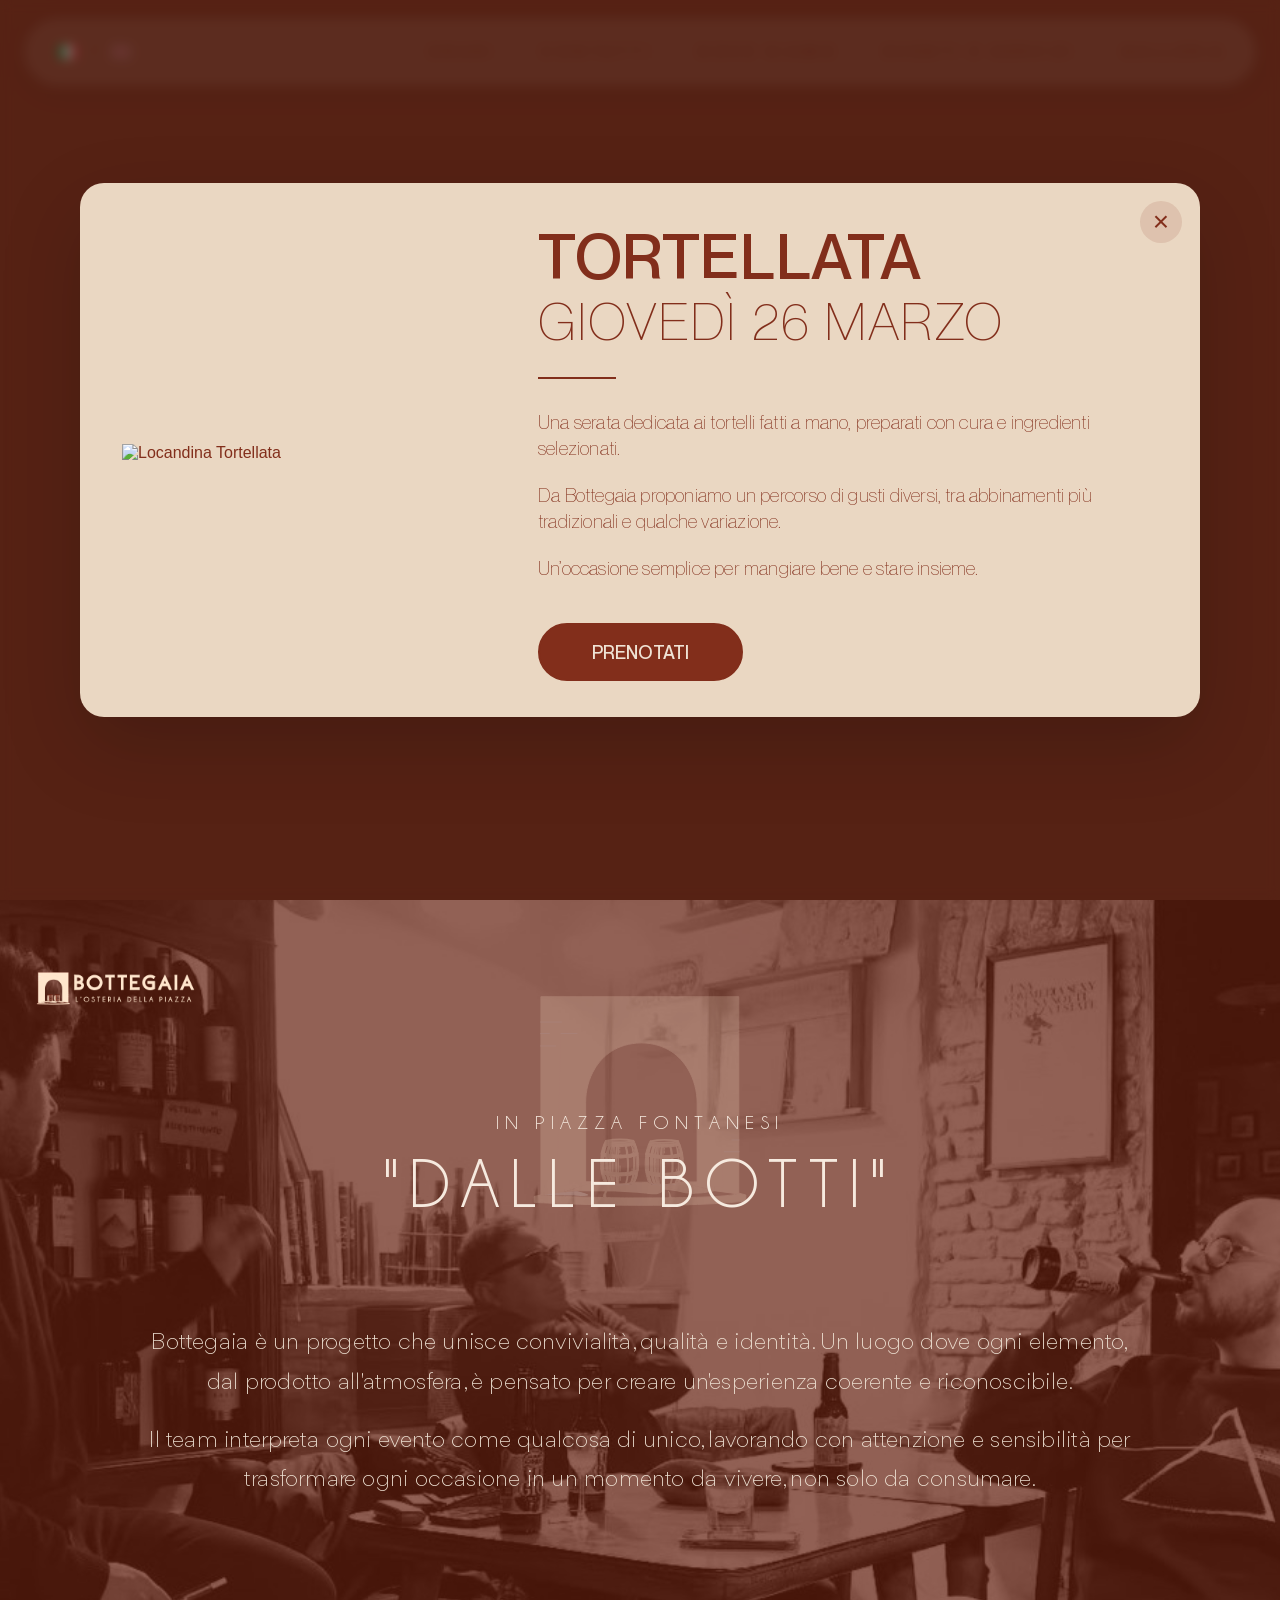
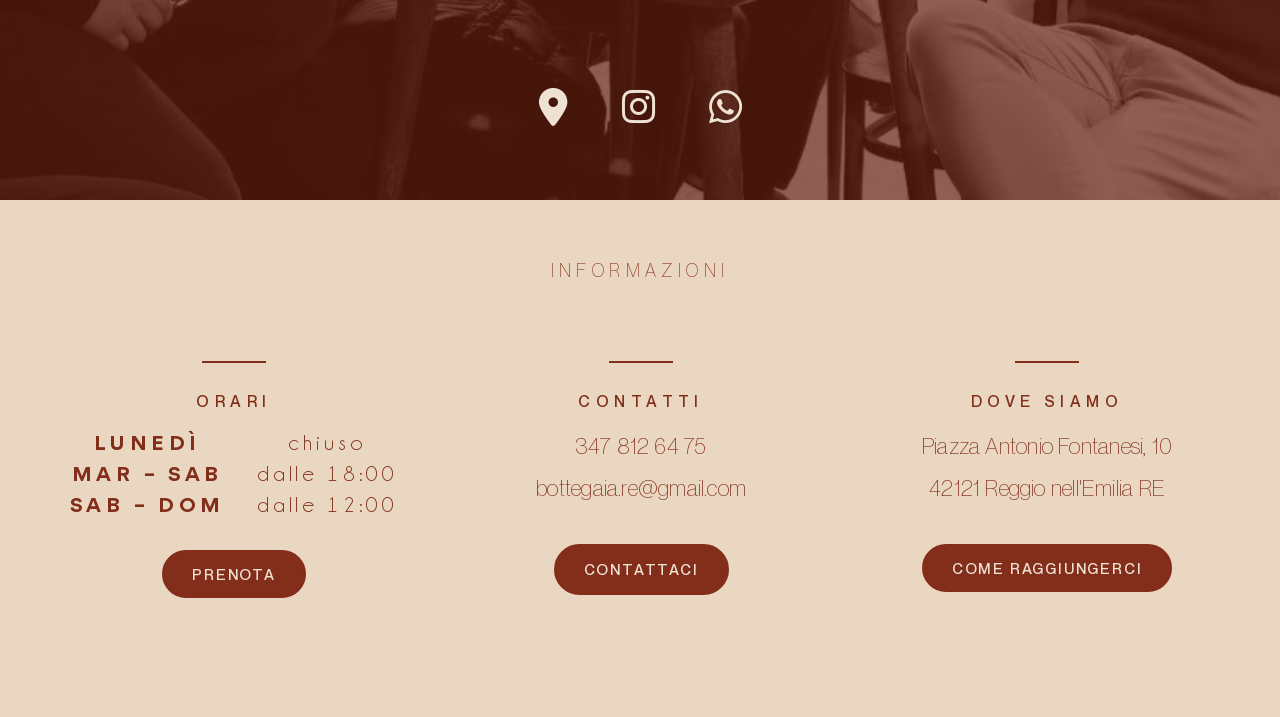
==== commit 53936246: "Update mobile menu and responsive layout Update mobile menu and responsive layout" ====
--- a/index.html
+++ b/index.html
@@ -14,8 +14,9 @@
     <section class="hero hero-section">
       <div class="hero-topbar hero-topbar-intro" id="floatingHeader">
         <div class="hero-lang">
-          <span id="lang-it" class="lang-switch is-active">IT</span> /
-          <span id="lang-en" class="lang-switch">ENG</span>
+          <img id="lang-it" src="images/flag-it.png" alt="Italiano" class="lang-switch lang-flag is-active">
+          <span class="lang-sep">/</span>
+          <img id="lang-en" src="images/flag-uk.png" alt="English" class="lang-switch lang-flag">
         </div>
 
         <nav class="hero-menu">
@@ -25,7 +26,28 @@
           <a href="eventi.html" data-key="menu_events">EVENTI E SERVIZI</a>
           <a href="eventi.html#galleria" data-key="menu_gallery">GALLERIA</a>
         </nav>
-      </div>
+
+        <!-- Hamburger visibile solo su mobile -->
+        <button class="hamburger-btn" id="hamburgerBtn" aria-label="Menu">
+          <span></span>
+          <span></span>
+          <span></span>
+        </button>
+      </div>
+
+  <!-- Overlay menu mobile -->
+  <div class="mobile-menu-overlay" id="mobileMenuOverlay">
+    <a href="#contatti" data-key="menu_hours" class="mobile-nav-link">ORARI</a>
+    <a href="#contatti" data-key="menu_contacts" class="mobile-nav-link">CONTATTI</a>
+    <a href="#contatti" data-key="menu_where" class="mobile-nav-link">DOVE SIAMO</a>
+    <a href="eventi.html" data-key="menu_events" class="mobile-nav-link">EVENTI E SERVIZI</a>
+    <a href="eventi.html#galleria" data-key="menu_gallery" class="mobile-nav-link">GALLERIA</a>
+    <div class="mobile-menu-lang">
+      <img id="mobile-lang-it" src="images/flag-it.png" alt="Italiano" class="lang-switch lang-flag is-active">
+      <span class="lang-sep">/</span>
+      <img id="mobile-lang-en" src="images/flag-uk.png" alt="English" class="lang-switch lang-flag">
+    </div>
+  </div>
 
       <div class="hero-overlay">
         <img src="images/logo.png" alt="Bottegaia" class="hero-logo">
@@ -91,35 +113,39 @@
       <div class="info-grid">
 
         <div class="info-col">
+          <div class="info-line"></div>
           <h3 class="info-col-title" data-key="hours_title">ORARI</h3>
+          <div class="info-hours-grid">
+            <span class="info-hours-day" data-key="monday">Lunedì</span>
+            <span class="info-hours-time" data-key="monday_time">chiuso</span>
+
+            <span class="info-hours-day" data-key="tue_sat">Mar – Sab</span>
+            <span class="info-hours-time">dalle 18:00</span>
+
+            <span class="info-hours-day" data-key="sat_sun">Sab – Dom</span>
+            <span class="info-hours-time">dalle 12:00</span>
+          </div>
+          <a href="#" class="info-map-btn open-contact-popup" style="margin-top: 32px;" data-key="info_book">PRENOTA</a>
+        </div>
+
+        <div class="info-col">
           <div class="info-line"></div>
-          <ul class="info-list info-hours">
-            <li><span class="info-day" data-key="monday">Lunedì</span><span class="info-time" data-key="closed">chiuso</span></li>
-            <li><span class="info-day" data-key="tue_thu">Mar – Gio</span><span class="info-time">17:00 – 23:00</span></li>
-            <li><span class="info-day" data-key="friday">Venerdì</span><span class="info-time">17:00 – 00:00</span></li>
-            <li><span class="info-day" data-key="saturday">Sabato</span><span class="info-time">12:00 – 00:00</span></li>
-            <li><span class="info-day" data-key="sunday">Domenica</span><span class="info-time">12:00 – 23:00</span></li>
-          </ul>
-        </div>
-
-        <div class="info-col">
           <h3 class="info-col-title" data-key="contacts_title">CONTATTI</h3>
-          <div class="info-line"></div>
           <ul class="info-list">
             <li><a href="tel:+393478126475">347 812 64 75</a></li>
             <li><a href="mailto:bottegaia.re@gmail.com">bottegaia.re@gmail.com</a></li>
             <li>
-              <a href="#" class="info-map-btn open-contact-popup" data-key="contact_us">CONTATTACI</a>
+              <a href="#" class="info-map-btn open-contattaci-popup" data-key="contact_us">CONTATTACI</a>
             </li>
           </ul>
         </div>
 
         <div class="info-col">
+          <div class="info-line"></div>
           <h3 class="info-col-title" data-key="where_title">DOVE SIAMO</h3>
-          <div class="info-line"></div>
           <ul class="info-list">
-            <li data-key="address_line_1">Piazza Fontanesi</li>
-            <li data-key="address_line_2">Reggio Emilia</li>
+            <li data-key="address_line_1">Piazza Antonio Fontanesi, 10</li>
+            <li data-key="address_line_2">42121 Reggio nell'Emilia RE</li>
           </ul>
           <a href="https://www.google.com/maps/place/Botte+Gaia/@44.694671,10.6291387,17z/data=!3m1!4b1!4m6!3m5!1s0x47801c74ff508cc9:0xaf0d7e07df6332a!8m2!3d44.694671!4d10.631719!16s%2Fg%2F12mkvpnys?entry=ttu&g_ep=EgoyMDI2MDQxMi4wIKXMDSoASAFQAw%3D%3D" target="_blank" class="info-map-btn" data-key="how_to_reach">COME RAGGIUNGERCI</a>
         </div>
@@ -252,6 +278,28 @@
     </div>
   </div>
 
+  <!-- POPUP CONTATTACI (con mail) -->
+  <div class="contact-popup-overlay" id="contattaciPopup">
+    <div class="contact-popup-box">
+      <button class="contact-popup-close" id="closeContattaciPopup" aria-label="Chiudi">×</button>
+      <p class="contact-popup-label" data-key="contact_popup_title">Come vuoi contattarci?</p>
+      <div class="contact-popup-btns">
+        <a href="tel:+393478126475" class="contact-popup-btn">
+          <i class="fa-solid fa-phone"></i>
+          <span data-key="call">Chiama</span>
+        </a>
+        <a href="https://wa.me/393478126475?text=Ciao%20ragazzi%2C%20vorrei%20prenotare%20un%20tavolo." target="_blank" class="contact-popup-btn contact-popup-btn--wa">
+          <i class="fa-brands fa-whatsapp"></i>
+          <span data-key="write_whatsapp">Scrivi su WhatsApp</span>
+        </a>
+        <a href="mailto:bottegaia.re@gmail.com" class="contact-popup-btn contact-popup-btn--mail">
+          <i class="fa-solid fa-envelope"></i>
+          <span data-key="write_mail">Scrivi una mail</span>
+        </a>
+      </div>
+    </div>
+  </div>
+
   <script>
     const contactPopup = document.getElementById("contactPopup");
     const closeContactPopup = document.getElementById("closeContactPopup");
@@ -305,6 +353,67 @@
         top: 0,
         behavior: "smooth"
       });
+    });
+  </script>
+
+  <!-- HAMBURGER MENU JS -->
+  <script>
+    const hamburgerBtn = document.getElementById("hamburgerBtn");
+    const mobileMenuOverlay = document.getElementById("mobileMenuOverlay");
+
+    function toggleMobileMenu() {
+      const isOpen = mobileMenuOverlay.classList.toggle("is-open");
+      hamburgerBtn.classList.toggle("is-open", isOpen);
+      document.body.style.overflow = isOpen ? "hidden" : "";
+    }
+
+    hamburgerBtn.addEventListener("click", toggleMobileMenu);
+
+    // Chiudi cliccando su un link
+    document.querySelectorAll(".mobile-nav-link").forEach(link => {
+      link.addEventListener("click", () => {
+        mobileMenuOverlay.classList.remove("is-open");
+        hamburgerBtn.classList.remove("is-open");
+        document.body.style.overflow = "";
+      });
+    });
+
+    // Sync lingua con i bottoni nel menu mobile
+    const mobileLangIt = document.getElementById("mobile-lang-it");
+    const mobileLangEn = document.getElementById("mobile-lang-en");
+    if (mobileLangIt) mobileLangIt.addEventListener("click", () => setLanguage("it"));
+    if (mobileLangEn) mobileLangEn.addEventListener("click", () => setLanguage("en"));
+  </script>
+
+  <script>
+    const contattaciPopup = document.getElementById("contattaciPopup");
+    const closeContattaciPopup = document.getElementById("closeContattaciPopup");
+
+    document.querySelectorAll(".open-contattaci-popup").forEach(el => {
+      el.addEventListener("click", e => {
+        e.preventDefault();
+        contattaciPopup.classList.add("is-open");
+        document.body.classList.add("popup-open");
+      });
+    });
+
+    closeContattaciPopup.addEventListener("click", () => {
+      contattaciPopup.classList.remove("is-open");
+      document.body.classList.remove("popup-open");
+    });
+
+    contattaciPopup.addEventListener("click", e => {
+      if (e.target === contattaciPopup) {
+        contattaciPopup.classList.remove("is-open");
+        document.body.classList.remove("popup-open");
+      }
+    });
+
+    document.addEventListener("keydown", e => {
+      if (e.key === "Escape") {
+        contattaciPopup.classList.remove("is-open");
+        document.body.classList.remove("popup-open");
+      }
     });
   </script>
 
@@ -328,14 +437,13 @@
         contacts_title: "CONTATTI",
         where_title: "DOVE SIAMO",
         monday: "Lunedì",
-        closed: "chiuso",
-        tue_thu: "Mar – Gio",
-        friday: "Venerdì",
-        saturday: "Sabato",
-        sunday: "Domenica",
+        monday_time: "chiuso",
+        tue_sat: "Mar – Sab",
+        sat_sun: "Sab – Dom",
+        info_book: "PRENOTA",
         contact_us: "CONTATTACI",
-        address_line_1: "Piazza Fontanesi",
-        address_line_2: "Reggio Emilia",
+        address_line_1: "Piazza Antonio Fontanesi, 10",
+        address_line_2: "42121 Reggio nell'Emilia RE",
         how_to_reach: "COME RAGGIUNGERCI",
         popup_event_title: "TORTELLATA",
         popup_event_date: "GIOVEDÌ 26 MARZO",
@@ -345,7 +453,8 @@
         popup_book: "PRENOTATI",
         contact_popup_title: "Come vuoi contattarci?",
         call: "Chiama",
-        write_whatsapp: "Scrivi su WhatsApp"
+        write_whatsapp: "Scrivi su WhatsApp",
+        write_mail: "Scrivi una mail"
       },
       en: {
         menu_hours: "OPENING HOURS",
@@ -365,14 +474,13 @@
         contacts_title: "CONTACTS",
         where_title: "LOCATION",
         monday: "Monday",
-        closed: "closed",
-        tue_thu: "Tue – Thu",
-        friday: "Friday",
-        saturday: "Saturday",
-        sunday: "Sunday",
+        monday_time: "closed",
+        tue_sat: "Tue – Sat",
+        sat_sun: "Sat – Sun",
+        info_book: "BOOK NOW",
         contact_us: "CONTACT US",
-        address_line_1: "Piazza Fontanesi",
-        address_line_2: "Reggio Emilia",
+        address_line_1: "Piazza Antonio Fontanesi, 10",
+        address_line_2: "42121 Reggio nell'Emilia RE",
         how_to_reach: "HOW TO REACH US",
         popup_event_title: "TORTELLI NIGHT",
         popup_event_date: "THURSDAY 26 MARCH",
@@ -382,7 +490,8 @@
         popup_book: "BOOK NOW",
         contact_popup_title: "How would you like to contact us?",
         call: "Call",
-        write_whatsapp: "Write on WhatsApp"
+        write_whatsapp: "Write on WhatsApp",
+        write_mail: "Send an email"
       }
     };
 
--- a/style.css
+++ b/style.css
@@ -69,10 +69,7 @@
   color: inherit;
 }
 
-/* HEADER VECCHIO NASCOSTO */
-.site-header {
-  display: none;
-}
+.site-header { display: none; }
 
 .locations-nav {
   display: flex;
@@ -125,7 +122,6 @@
     color 0.3s ease;
 }
 
-/* entrata iniziale elegante */
 .hero-topbar-intro {
   opacity: 0;
   transform: translateY(-18px) scale(0.985);
@@ -134,10 +130,7 @@
 }
 
 @keyframes heroTopbarReveal {
-  to {
-    opacity: 1;
-    transform: translateY(0) scale(1);
-  }
+  to { opacity: 1; transform: translateY(0) scale(1); }
 }
 
 .hero-topbar.scrolled {
@@ -153,16 +146,44 @@
 }
 
 .hero-lang {
-  font-size: 16px;
+  display: flex;
+  align-items: center;
+  gap: 8px;
+  flex-wrap: nowrap;
+  white-space: nowrap;
+}
+
+.lang-sep {
+  font-family: "Gordita", Arial, sans-serif;
   font-weight: 700;
-  letter-spacing: 0.22em;
-  color: #822e1b;
-}
-
-.hero-menu {
-  display: flex;
-  gap: 44px;
-}
+  font-size: 14px;
+  color: #822e1b;
+  line-height: 1;
+  flex-shrink: 0;
+}
+
+.lang-flag {
+  width: 30px;
+  height: auto;
+  border-radius: 5px;
+  cursor: pointer;
+  opacity: 0.45;
+  transition: opacity 0.2s ease, transform 0.2s ease;
+  display: block;
+}
+
+.lang-flag.is-active { opacity: 1; }
+.lang-flag:hover { opacity: 0.75; transform: scale(1.08); }
+
+.mobile-menu-lang {
+  display: flex;
+  gap: 10px;
+  align-items: center;
+  flex-wrap: nowrap;
+  margin-top: 20px;
+}
+
+.hero-menu { display: flex; gap: 44px; }
 
 .hero-menu a {
   font-size: 16px;
@@ -172,9 +193,7 @@
   transition: opacity 0.2s ease;
 }
 
-.hero-menu a:hover {
-  opacity: 0.7;
-}
+.hero-menu a:hover { opacity: 0.7; }
 
 .hero-overlay {
   position: relative;
@@ -188,13 +207,15 @@
 }
 
 .hero-logo {
-  width: 720px;
-  max-width: 82%;
+  width: 780px;
+  max-width: 86%;
   margin: 0 auto;
+  position: relative;
+  top: -40px;
 }
 
 .hero-buttons {
-  margin-top: 90px;
+  margin-top: 32px;
   display: flex;
   gap: 24px;
   flex-wrap: wrap;
@@ -203,27 +224,27 @@
 
 .hero-pill-btn {
   font-family: "NeueMontreal", Arial, sans-serif;
-  font-weight: 500;
-  font-size: 17px;            /* leggermente più grande */
-  letter-spacing: 0.05em;     /* più respiro = più premium */
-  color: #822e1b;
-  border: 1.5px solid #822e1b;
+  font-weight: 700;
+  font-size: 17px;
+  letter-spacing: 0.05em;
+  color: #f6eadf;
+  border: 2.5px solid #822e1b;
   border-radius: 999px;
-  padding: 20px 48px;         /* più “presenza” */
-  min-width: 240px;           /* più equilibrio tra i 3 bottoni */
-  background: transparent;
+  padding: 20px 48px;
+  min-width: 240px;
+  background: #822e1b;
   text-align: center;
   transition: background-color 0.25s ease, color 0.25s ease, transform 0.2s ease;
 }
 
 .hero-pill-btn:hover {
-  background-color: #822e1b;
-  color: #f6eadf;
+  background-color: transparent;
+  color: #822e1b;
   transform: translateY(-2px);
 }
 
 /* =========================
-   SOCIAL ICONS UNIFICATE
+   SOCIAL ICONS
 ========================= */
 .hero-icons,
 .second-icons,
@@ -238,42 +259,19 @@
   z-index: 3;
 }
 
-.hero-icons {
-  bottom: 32px;
-}
-
-.second-icons {
-  bottom: 70px;
-}
-
-.eventi-hero-icons {
-  bottom: 38px;
-}
-
-.hero-icons a,
-.second-icons a,
-.eventi-hero-icons a {
+.hero-icons { bottom: 32px; }
+.second-icons { bottom: 70px; }
+.eventi-hero-icons { bottom: 38px; }
+
+.hero-icons a, .second-icons a, .eventi-hero-icons a {
   transition: transform 0.2s ease, opacity 0.2s ease;
 }
 
-.hero-icons a {
-  color: #822e1b;
-  font-size: 38px;
-}
-
-.second-icons a {
-  color: #efe2d4;
-  font-size: 38px;
-}
-
-.eventi-hero-icons a {
-  color: #822e1b;
-  font-size: 38px;
-}
-
-.hero-icons a:hover,
-.second-icons a:hover,
-.eventi-hero-icons a:hover {
+.hero-icons a { color: #822e1b; font-size: 38px; }
+.second-icons a { color: #efe2d4; font-size: 38px; }
+.eventi-hero-icons a { color: #822e1b; font-size: 38px; }
+
+.hero-icons a:hover, .second-icons a:hover, .eventi-hero-icons a:hover {
   transform: translateY(-3px);
   opacity: 0.7;
 }
@@ -303,17 +301,8 @@
   z-index: 1;
 }
 
-.second-logo-corner {
-  position: absolute;
-  top: 70px;
-  left: 36px;
-  z-index: 3;
-}
-
-.second-corner-logo {
-  width: 160px;
-  display: block;
-}
+.second-logo-corner { position: absolute; top: 70px; left: 36px; z-index: 3; }
+.second-corner-logo { width: 160px; display: block; }
 
 .second-overlay {
   position: relative;
@@ -371,18 +360,11 @@
 }
 
 /* =========================
-   EVENT CLEAN SECTION HOME
-========================= */
-.event-clean-section {
-  background: #efe2d4;
-  padding: 60px 70px 110px;
-}
-
-.event-clean-topbar {
-  display: flex;
-  justify-content: flex-end;
-  margin-bottom: 28px;
-}
+   EVENT CLEAN SECTION
+========================= */
+.event-clean-section { background: #efe2d4; padding: 60px 70px 110px; }
+
+.event-clean-topbar { display: flex; justify-content: flex-end; margin-bottom: 28px; }
 
 .event-clean-topbar span {
   font-family: "NeueMontreal", Arial, sans-serif;
@@ -401,20 +383,9 @@
   align-items: center;
 }
 
-.event-clean-poster {
-  width: 100%;
-}
-
-.event-clean-poster-image {
-  width: 100%;
-  display: block;
-  object-fit: cover;
-}
-
-.event-clean-content {
-  color: #822e1b;
-  max-width: 640px;
-}
+.event-clean-poster { width: 100%; }
+.event-clean-poster-image { width: 100%; display: block; object-fit: cover; }
+.event-clean-content { color: #822e1b; max-width: 640px; }
 
 .event-clean-title {
   display: flex;
@@ -445,12 +416,7 @@
   transform: translateX(4px);
 }
 
-.event-clean-line {
-  width: 78px;
-  height: 2px;
-  background: #822e1b;
-  margin-bottom: 36px;
-}
+.event-clean-line { width: 78px; height: 2px; background: #822e1b; margin-bottom: 36px; }
 
 .event-clean-description {
   font-family: "NeueMontreal", Arial, sans-serif;
@@ -461,9 +427,7 @@
   max-width: 620px;
 }
 
-.event-clean-description p {
-  margin-bottom: 26px;
-}
+.event-clean-description p { margin-bottom: 26px; }
 
 .event-clean-button {
   display: inline-flex;
@@ -483,11 +447,7 @@
   transition: background-color 0.25s ease, color 0.25s ease, transform 0.2s ease;
 }
 
-.event-clean-button:hover {
-  background: #ead7c2;
-  color: #822e1b;
-  transform: translateY(-2px);
-}
+.event-clean-button:hover { background: #ead7c2; color: #822e1b; transform: translateY(-2px); }
 
 .event-clean-toplink {
   font-family: "NeueMontreal", Arial, sans-serif;
@@ -499,11 +459,7 @@
   transition: letter-spacing 0.25s ease, opacity 0.25s ease, transform 0.25s ease;
 }
 
-.event-clean-toplink:hover {
-  letter-spacing: 0.34em;
-  opacity: 1;
-  transform: translateX(2px);
-}
+.event-clean-toplink:hover { letter-spacing: 0.34em; opacity: 1; transform: translateX(2px); }
 
 /* =========================
    PAGINA EVENTI - HERO
@@ -522,19 +478,8 @@
   padding: 40px 56px 170px;
 }
 
-.eventi-hero-top {
-  position: absolute;
-  top: 52px;
-  left: 86px;
-  z-index: 3;
-}
-
-.top-right-home {
-  position: absolute;
-  top: 52px;
-  right: 86px;
-  z-index: 3;
-}
+.eventi-hero-top { position: absolute; top: 52px; left: 86px; z-index: 3; }
+.top-right-home { position: absolute; top: 52px; right: 86px; z-index: 3; }
 
 .home-link {
   display: inline-flex;
@@ -549,20 +494,9 @@
   transition: opacity 0.22s ease, transform 0.22s ease;
 }
 
-.home-link:hover {
-  opacity: 0.7;
-  transform: translateX(2px);
-}
-
-.home-link i {
-  font-size: 13px;
-}
-
-.eventi-brand-wide-logo {
-  width: 190px;
-  max-width: 100%;
-  display: block;
-}
+.home-link:hover { opacity: 0.7; transform: translateX(2px); }
+.home-link i { font-size: 13px; }
+.eventi-brand-wide-logo { width: 190px; max-width: 100%; display: block; }
 
 .eventi-hero-content {
   position: relative;
@@ -600,10 +534,7 @@
   margin-bottom: 34px;
 }
 
-.eventi-hero-text {
-  max-width: 1200px;
-  margin-bottom: 22px;
-}
+.eventi-hero-text { max-width: 1200px; margin-bottom: 22px; }
 
 .eventi-hero-text p {
   font-family: "Gordita", Arial, sans-serif;
@@ -644,11 +575,7 @@
   margin-top: 30px;
 }
 
-.eventi-hero-button:hover {
-  background: transparent;
-  color: #822e1b;
-  transform: translateY(-2px);
-}
+.eventi-hero-button:hover { background: transparent; color: #822e1b; transform: translateY(-2px); }
 
 /* =========================
    PAGINA EVENTI - GALLERY
@@ -691,14 +618,8 @@
   margin-bottom: 60px;
 }
 
-.eventi-gallery-slider {
-  position: relative;
-}
-
-.eventi-gallery-viewport {
-  overflow: hidden;
-  width: 100%;
-}
+.eventi-gallery-slider { position: relative; }
+.eventi-gallery-viewport { overflow: hidden; width: 100%; }
 
 .eventi-gallery-track {
   display: flex;
@@ -706,9 +627,7 @@
   will-change: transform;
 }
 
-.eventi-gallery-slide {
-  min-width: 100%;
-}
+.eventi-gallery-slide { min-width: 100%; }
 
 .eventi-gallery-grid {
   display: grid;
@@ -718,20 +637,9 @@
   margin-top: 30px;
 }
 
-.eventi-gallery-card {
-  width: 325px;
-  height: 488px;
-  overflow: hidden;
-  background: #ddd;
-}
-
-.eventi-gallery-card img {
-  width: 100%;
-  height: 100%;
-  object-fit: cover;
-}
-
-/* Frecce section 2 */
+.eventi-gallery-card { width: 325px; height: 488px; overflow: hidden; background: #ddd; }
+.eventi-gallery-card img { width: 100%; height: 100%; object-fit: cover; }
+
 .eventi-gallery-arrow {
   position: absolute;
   top: 50%;
@@ -747,17 +655,9 @@
   transition: opacity 0.25s ease, transform 0.25s ease;
 }
 
-.eventi-gallery-slider:hover .eventi-gallery-arrow {
-  opacity: 1;
-}
-
-.eventi-gallery-arrow-left {
-  left: -95px;
-}
-
-.eventi-gallery-arrow-right {
-  right: -95px;
-}
+.eventi-gallery-slider:hover .eventi-gallery-arrow { opacity: 1; }
+.eventi-gallery-arrow-left { left: -95px; }
+.eventi-gallery-arrow-right { right: -95px; }
 
 .eventi-gallery-arrow::before {
   content: "";
@@ -784,40 +684,14 @@
   transition: transform 0.25s ease, border-color 0.25s ease;
 }
 
-.eventi-gallery-arrow-left span {
-  transform: translate(-38%, -50%) rotate(-135deg);
-}
-
-.eventi-gallery-arrow-right span {
-  transform: translate(-62%, -50%) rotate(45deg);
-}
-
-.eventi-gallery-arrow:hover::before {
-  opacity: 1;
-  transform: scale(1);
-}
-
-.eventi-gallery-arrow-left:hover {
-  transform: translateY(-50%) translateX(-4px);
-}
-
-.eventi-gallery-arrow-right:hover {
-  transform: translateY(-50%) translateX(4px);
-}
-
-.eventi-gallery-arrow-left:hover span {
-  transform: translate(-48%, -50%) rotate(-135deg);
-  border-color: #f6eadf;
-}
-
-.eventi-gallery-arrow-right:hover span {
-  transform: translate(-52%, -50%) rotate(45deg);
-  border-color: #f6eadf;
-}
-
-.eventi-gallery-arrow:active {
-  transform: translateY(-50%) scale(0.96);
-}
+.eventi-gallery-arrow-left span { transform: translate(-38%, -50%) rotate(-135deg); }
+.eventi-gallery-arrow-right span { transform: translate(-62%, -50%) rotate(45deg); }
+.eventi-gallery-arrow:hover::before { opacity: 1; transform: scale(1); }
+.eventi-gallery-arrow-left:hover { transform: translateY(-50%) translateX(-4px); }
+.eventi-gallery-arrow-right:hover { transform: translateY(-50%) translateX(4px); }
+.eventi-gallery-arrow-left:hover span { transform: translate(-48%, -50%) rotate(-135deg); border-color: #f6eadf; }
+.eventi-gallery-arrow-right:hover span { transform: translate(-52%, -50%) rotate(45deg); border-color: #f6eadf; }
+.eventi-gallery-arrow:active { transform: translateY(-50%) scale(0.96); }
 
 /* =========================
    PAGINA EVENTI - POSTER
@@ -831,29 +705,9 @@
   justify-content: flex-start;
 }
 
-.eventi-poster-topbar {
-  position: absolute;
-  top: 34px;
-  left: 35px;
-  z-index: 3;
-  display: flex;
-  align-items: center;
-}
-
-.eventi-poster-topbar-logo {
-  width: 170px;
-  display: block;
-  opacity: 0.95;
-}
-
-.eventi-poster-topbar-right {
-  position: absolute;
-  top: 34px;
-  right: 70px;
-  z-index: 3;
-  display: flex;
-  justify-content: flex-end;
-}
+.eventi-poster-topbar { position: absolute; top: 34px; left: 35px; z-index: 3; display: flex; align-items: center; }
+.eventi-poster-topbar-logo { width: 170px; display: block; opacity: 0.95; }
+.eventi-poster-topbar-right { position: absolute; top: 34px; right: 70px; z-index: 3; display: flex; justify-content: flex-end; }
 
 .eventi-poster-topbar-right span {
   font-family: "NeueMontreal", Arial, sans-serif;
@@ -862,6 +716,14 @@
   letter-spacing: 0.30em;
   color: #822e1b;
   text-transform: uppercase;
+}
+
+.eventi-poster-kicker {
+  display: none;
+}
+
+.eventi-poster-logo-mobile {
+  display: none;
 }
 
 .eventi-poster-grid {
@@ -874,20 +736,9 @@
   gap: 36px;
 }
 
-.eventi-poster-card {
-  display: flex;
-  flex-direction: column;
-}
-
-.eventi-poster-image {
-  width: 243px;
-  height: 405px;
-  object-fit: cover;
-}
-
-.eventi-poster-meta {
-  padding-top: 32px;
-}
+.eventi-poster-card { display: flex; flex-direction: column; }
+.eventi-poster-image { width: 243px; height: 405px; object-fit: cover; }
+.eventi-poster-meta { padding-top: 32px; }
 
 .eventi-poster-meta h3 {
   font-family: "Gordita", Arial, sans-serif;
@@ -909,16 +760,8 @@
 /* =========================
    INFO SECTION
 ========================= */
-.info-section {
-  background: #ead7c2;
-  padding: 60px 70px 110px;
-}
-
-.info-topbar {
-  display: flex;
-  justify-content: flex-end;
-  margin-bottom: 52px;
-}
+.info-section { background: #ead7c2; padding: 60px 70px 110px; }
+.info-topbar { display: flex; justify-content: center; margin-bottom: 52px; }
 
 .info-topbar span {
   font-family: "NeueMontreal", Arial, sans-serif;
@@ -936,27 +779,18 @@
   gap: 60px 80px;
 }
 
-.info-col {
-  color: #822e1b;
-  text-align: center;
-}
+.info-col { color: #822e1b; text-align: center; }
 
 .info-col-title {
   font-family: "NeueMontreal", Arial, sans-serif;
   font-weight: 500;
   font-size: 16px;
   letter-spacing: 0.34em;
+  margin-top: 28px;
   margin-bottom: 20px;
 }
 
-.info-line {
-  width: 42px;
-  height: 1.5px;
-  background: #822e1b;
-  margin-bottom: 28px;
-  margin-left: auto;
-  margin-right: auto;
-}
+.info-line { width: 64px; height: 1.5px; background: #822e1b; margin: 28px auto; }
 
 .info-list {
   list-style: none;
@@ -967,18 +801,9 @@
   letter-spacing: 0.01em;
 }
 
-.info-list li {
-  margin-bottom: 12px;
-}
-
-.info-list a:not(.info-map-btn) {
-  color: #822e1b;
-  transition: opacity 0.2s ease;
-}
-
-.info-list a:not(.info-map-btn):hover {
-  opacity: 0.65;
-}
+.info-list li { margin-bottom: 12px; }
+.info-list a:not(.info-map-btn) { color: #822e1b; transition: opacity 0.2s ease; }
+.info-list a:not(.info-map-btn):hover { opacity: 0.65; }
 
 .info-map-btn,
 .info-map-btn:link,
@@ -1000,66 +825,47 @@
   transition: background-color 0.25s ease, color 0.25s ease, transform 0.2s ease;
 }
 
-.info-map-btn:hover,
-.info-map-btn:focus {
-  background: #ead7c2;
-  color: #822e1b;
-  transform: translateY(-2px);
-}
-
-.info-hours .info-day {
-  display: inline-block;
-  min-width: 100px;
+.info-map-btn:hover, .info-map-btn:focus { background: #ead7c2; color: #822e1b; transform: translateY(-2px); }
+
+.info-hours-grid {
+  display: grid;
+  grid-template-columns: auto auto;
+  gap: 6px 32px;
+  align-items: baseline;
+}
+
+.info-hours-day {
+  font-family: "Gordita", Arial, sans-serif;
+  font-size: 20px;
+  letter-spacing: 0.22em;
   font-weight: 700;
-  text-align: right;
-  padding-right: 10px;
-}
-
-.info-hours .info-time {
-  opacity: 0.75;
-  font-weight: 300;
+  color: #822e1b;
+  white-space: nowrap;
+  text-transform: uppercase;
+}
+
+.info-hours-time {
+  font-family: "Champagne", Arial, sans-serif;
+  font-size: 22px;
+  letter-spacing: 0.18em;
+  font-weight: 400;
+  color: #822e1b;
+  white-space: nowrap;
 }
 
 /* =========================
    FOOTER
 ========================= */
-.site-footer {
-  background: #ead7c2;
-  padding: 24px 40px 40px;
-}
-
-.site-footer nav {
-  display: flex;
-  gap: 28px;
-  flex-wrap: wrap;
-  font-size: 15px;
-}
-
-.site-footer a {
-  color: #822e1b;
-}
+.site-footer { background: #ead7c2; padding: 24px 40px 40px; }
+.site-footer nav { display: flex; gap: 28px; flex-wrap: wrap; font-size: 15px; justify-content: center; }
+.site-footer a { color: #822e1b; }
 
 /* =========================
    HEADER COLOR STATES
 ========================= */
-.hero-topbar,
-.hero-topbar a,
-.hero-topbar .hero-lang {
-  color: #822e1b;
-  transition: color 0.3s ease;
-}
-
-.hero-topbar.on-dark,
-.hero-topbar.on-dark a,
-.hero-topbar.on-dark .hero-lang {
-  color: #f6eadf;
-}
-
-.hero-topbar.on-hero,
-.hero-topbar.on-hero a,
-.hero-topbar.on-hero .hero-lang {
-  color: #822e1b;
-}
+.hero-topbar, .hero-topbar a, .hero-topbar .hero-lang { color: #822e1b; transition: color 0.3s ease; }
+.hero-topbar.on-dark, .hero-topbar.on-dark a, .hero-topbar.on-dark .hero-lang { color: #f6eadf; }
+.hero-topbar.on-hero, .hero-topbar.on-hero a, .hero-topbar.on-hero .hero-lang { color: #822e1b; }
 
 /* =========================
    POPUP EVENTO
@@ -1080,10 +886,7 @@
   transition: opacity 0.3s ease, visibility 0.3s ease;
 }
 
-.event-popup-overlay.is-open {
-  opacity: 1;
-  visibility: visible;
-}
+.event-popup-overlay.is-open { opacity: 1; visibility: visible; }
 
 .event-popup-box {
   position: relative;
@@ -1112,35 +915,12 @@
   transition: background-color 0.25s ease, transform 0.2s ease;
 }
 
-.event-popup-close:hover {
-  background: rgba(130, 46, 27, 0.2);
-  transform: scale(1.04);
-}
-
-.event-popup-layout {
-  display: grid;
-  grid-template-columns: 360px 1fr;
-  gap: 56px;
-  align-items: center;
-}
-
-.event-popup-poster-image {
-  width: 100%;
-  display: block;
-  object-fit: cover;
-}
-
-.event-popup-content {
-  color: #822e1b;
-  max-width: 620px;
-}
-
-.event-popup-title {
-  display: flex;
-  flex-direction: column;
-  line-height: 1;
-  margin-bottom: 30px;
-}
+.event-popup-close:hover { background: rgba(130, 46, 27, 0.2); transform: scale(1.04); }
+
+.event-popup-layout { display: grid; grid-template-columns: 360px 1fr; gap: 56px; align-items: center; }
+.event-popup-poster-image { width: 100%; display: block; object-fit: cover; }
+.event-popup-content { color: #822e1b; max-width: 620px; }
+.event-popup-title { display: flex; flex-direction: column; line-height: 1; margin-bottom: 30px; }
 
 .event-popup-title-strong {
   font-family: "NeueMontreal", Arial, sans-serif;
@@ -1157,12 +937,7 @@
   margin-top: 8px;
 }
 
-.event-popup-line {
-  width: 78px;
-  height: 2px;
-  background: #822e1b;
-  margin-bottom: 30px;
-}
+.event-popup-line { width: 78px; height: 2px; background: #822e1b; margin-bottom: 30px; }
 
 .event-popup-description {
   font-family: "NeueMontreal", Arial, sans-serif;
@@ -1172,17 +947,9 @@
   letter-spacing: 0.01em;
 }
 
-.event-popup-description p {
-  margin-bottom: 20px;
-}
-
-.event-popup-actions {
-  margin-top: 24px;
-}
-
-body.popup-open {
-  overflow: hidden;
-}
+.event-popup-description p { margin-bottom: 20px; }
+.event-popup-actions { margin-top: 24px; }
+body.popup-open { overflow: hidden; }
 
 /* =========================
    POPUP CONTATTI
@@ -1203,10 +970,7 @@
   transition: opacity 0.25s ease, visibility 0.25s ease;
 }
 
-.contact-popup-overlay.is-open {
-  opacity: 1;
-  visibility: visible;
-}
+.contact-popup-overlay.is-open { opacity: 1; visibility: visible; }
 
 .contact-popup-box {
   position: relative;
@@ -1234,9 +998,7 @@
   transition: background-color 0.2s ease;
 }
 
-.contact-popup-close:hover {
-  background: rgba(130, 46, 27, 0.2);
-}
+.contact-popup-close:hover { background: rgba(130, 46, 27, 0.2); }
 
 .contact-popup-label {
   font-family: "NeueMontreal", Arial, sans-serif;
@@ -1247,11 +1009,7 @@
   margin-bottom: 28px;
 }
 
-.contact-popup-btns {
-  display: flex;
-  flex-direction: column;
-  gap: 14px;
-}
+.contact-popup-btns { display: flex; flex-direction: column; gap: 14px; }
 
 .contact-popup-btn {
   display: flex;
@@ -1270,21 +1028,11 @@
   transition: background-color 0.22s ease, color 0.22s ease, transform 0.18s ease;
 }
 
-.contact-popup-btn:hover {
-  background: #822e1b;
-  color: #f6eadf;
-  transform: translateY(-2px);
-}
-
-.contact-popup-btn--wa {
-  background: #822e1b;
-  color: #f6eadf;
-}
-
-.contact-popup-btn--wa:hover {
-  background: #6b2516;
-  border-color: #6b2516;
-}
+.contact-popup-btn:hover { background: #822e1b; color: #f6eadf; transform: translateY(-2px); }
+.contact-popup-btn--wa { background: #822e1b; color: #f6eadf; }
+.contact-popup-btn--wa:hover { background: #6b2516; border-color: #6b2516; }
+.contact-popup-btn--mail { background: transparent; color: #822e1b; border-color: #822e1b; }
+.contact-popup-btn--mail:hover { background: #822e1b; color: #f6eadf; }
 
 /* =========================
    SCROLL TO TOP
@@ -1314,427 +1062,299 @@
   z-index: 9999;
 }
 
-#scrollTopBtn.show {
-  opacity: 1;
-  pointer-events: auto;
-  transform: translateY(0) scale(1);
-}
-
-#scrollTopBtn:hover {
-  transform: translateY(-3px) scale(1.05);
-  background: rgba(246, 234, 223, 0.25);
-}
+#scrollTopBtn.show { opacity: 1; pointer-events: auto; transform: translateY(0) scale(1); }
+#scrollTopBtn:hover { transform: translateY(-3px) scale(1.05); background: rgba(246, 234, 223, 0.25); }
 
 /* =========================
    RESPONSIVE
 ========================= */
 @media (max-width: 1100px) {
-  .event-clean-layout {
-    grid-template-columns: 340px 1fr;
-    gap: 60px;
+  .event-clean-layout { grid-template-columns: 340px 1fr; gap: 60px; }
+  .event-clean-title-strong { font-size: 56px; }
+  .event-clean-title-light { font-size: 48px; }
+  .event-clean-description { font-size: 17px; }
+  .eventi-gallery-grid { grid-template-columns: repeat(2, 1fr); }
+  .eventi-gallery-card { aspect-ratio: 0.78 / 1; height: auto; }
+  .eventi-poster-grid { grid-template-columns: repeat(2, 243px); gap: 22px; margin-top: 70px; }
+}
+
+@media (max-width: 1024px) {
+  .eventi-hero-top { top: 32px; left: 32px; }
+  .top-right-home { top: 32px; right: 32px; }
+  .home-link { font-size: 13px; }
+  .eventi-brand-wide-logo { width: 150px; }
+  .eventi-hero-title { font-size: 54px; letter-spacing: 0.14em; margin-bottom: 28px; }
+  .eventi-hero-subline { font-size: 21px; letter-spacing: 0.08em; margin-bottom: 24px; }
+  .eventi-hero-text p { font-size: 15px; }
+  .eventi-hero-cta-label { font-size: 18px; }
+  .eventi-hero-button { min-width: 260px; font-size: 17px; padding: 16px 30px; }
+}
+
+/* =========================
+   HAMBURGER MENU MOBILE
+========================= */
+.hamburger-btn {
+  display: none;
+  background: none;
+  border: none;
+  cursor: pointer;
+  padding: 4px;
+  flex-direction: column;
+  gap: 5px;
+  align-items: center;
+  justify-content: center;
+}
+
+.hamburger-btn span {
+  display: block;
+  width: 24px;
+  height: 2px;
+  background: #822e1b;
+  border-radius: 2px;
+  transition: all 0.3s ease;
+}
+
+.hamburger-btn.is-open span:nth-child(1) { transform: translateY(7px) rotate(45deg); }
+.hamburger-btn.is-open span:nth-child(2) { opacity: 0; transform: scaleX(0); }
+.hamburger-btn.is-open span:nth-child(3) { transform: translateY(-7px) rotate(-45deg); }
+
+.mobile-menu-overlay {
+  display: none;
+  position: fixed;
+  inset: 0;
+  z-index: 9998;
+  background: rgba(246, 234, 223, 0.97);
+  backdrop-filter: blur(20px);
+  -webkit-backdrop-filter: blur(20px);
+  flex-direction: column;
+  align-items: center;
+  justify-content: center;
+  gap: 36px;
+  opacity: 0;
+  transform: translateY(-12px);
+  transition: opacity 0.35s ease, transform 0.35s ease;
+  pointer-events: none;
+}
+
+.mobile-menu-overlay.is-open { opacity: 1; transform: translateY(0); pointer-events: all; }
+
+.mobile-menu-overlay a {
+  font-family: "NeueMontreal", Arial, sans-serif;
+  font-weight: 500;
+  font-size: 22px;
+  letter-spacing: 0.20em;
+  color: #822e1b;
+  text-transform: uppercase;
+  transition: opacity 0.2s ease;
+}
+
+.mobile-menu-overlay a:hover { opacity: 0.6; }
+
+@media (max-width: 900px) {
+  .hero { height: 100dvh; min-height: 100dvh; max-height: none; padding-top: 0; }
+
+  .hero-topbar {
+    top: 14px; left: 14px; right: 14px;
+    padding: 14px 20px;
+    border-radius: 999px;
+    flex-direction: row;
+    align-items: center;
+    justify-content: space-between;
+    gap: 0;
   }
 
-  .event-clean-title-strong {
-    font-size: 56px;
+  .hero-topbar.scrolled { top: 10px; left: 10px; right: 10px; padding: 12px 18px; }
+  .hero-menu { display: none; }
+  .hero-lang { display: flex; align-items: center; gap: 8px; flex-wrap: nowrap; }
+  .hamburger-btn { display: flex; }
+  .mobile-menu-overlay { display: flex; }
+  .hero-logo { width: 320px; max-width: 82vw; margin-bottom: 0; position: relative; top: -10px; }
+  .hero-overlay { padding-bottom: 100px; justify-content: center; }
+  .hero-buttons { margin-top: 48px; gap: 18px; flex-direction: column; align-items: center; position: relative; top: 10px; }
+  .hero-pill-btn { min-width: 0; width: 100%; max-width: 300px; font-size: 14px; padding: 17px 28px; }
+  .second-title { font-size: 46px; }
+  .info-grid { grid-template-columns: 1fr 1fr; gap: 44px 40px; }
+
+  .event-popup-box {
+    padding: 60px 0 0 0;
+    border-radius: 0;
+    width: calc(100% - 40px);
+    max-width: 320px;
+    max-height: 90vh;
+    background: transparent;
+    box-shadow: none;
   }
 
-  .event-clean-title-light {
-    font-size: 48px;
-  }
-
-  .event-clean-description {
-    font-size: 17px;
-  }
-
-  .eventi-gallery-grid {
-    grid-template-columns: repeat(2, 1fr);
-  }
-
-  .eventi-gallery-card {
-    aspect-ratio: 0.78 / 1;
-    height: auto;
-  }
-
-  .eventi-poster-grid {
-    grid-template-columns: repeat(2, 243px);
-    gap: 22px;
-    margin-top: 70px;
-  }
-}
-
-@media (max-width: 1024px) {
-  .eventi-hero-top {
-    top: 32px;
-    left: 32px;
-  }
-
-  .top-right-home {
-    top: 32px;
-    right: 32px;
-  }
-
-  .home-link {
-    font-size: 13px;
-  }
-
-  .eventi-brand-wide-logo {
-    width: 150px;
-  }
-
-  .eventi-hero-title {
-    font-size: 54px;
-    letter-spacing: 0.14em;
-    margin-bottom: 28px;
-  }
-
-  .eventi-hero-subline {
-    font-size: 21px;
-    letter-spacing: 0.08em;
-    margin-bottom: 24px;
-  }
-
-  .eventi-hero-text p {
-    font-size: 15px;
-  }
-
-  .eventi-hero-cta-label {
-    font-size: 18px;
-  }
-
-  .eventi-hero-button {
-    min-width: 260px;
-    font-size: 17px;
-    padding: 16px 30px;
-  }
-}
-
-@media (max-width: 900px) {
-  .hero {
-    height: 600px;
-  }
-
-  .hero-topbar {
-    top: 14px;
-    left: 14px;
-    right: 14px;
-    padding: 16px 18px;
-    flex-direction: column;
-    align-items: flex-start;
-    gap: 12px;
-    border-radius: 26px;
-  }
-
-  .hero-topbar.scrolled {
-    top: 10px;
-    left: 10px;
-    right: 10px;
-    padding: 14px 16px;
-  }
-
-  .hero-menu {
-    gap: 20px;
-    flex-wrap: wrap;
-  }
-
-  .hero-lang,
-  .hero-menu a {
-    font-size: 13px;
-    letter-spacing: 0.15em;
-  }
-
-  .hero-logo {
-    width: 560px;
-    max-width: 88%;
-  }
-
-  .hero-buttons {
-    margin-top: 70px;
-    gap: 16px;
-  }
-
-  .hero-pill-btn {
-    min-width: 165px;
-    font-size: 14px;
-    padding: 12px 24px;
-  }
-
-  .second-title {
-    font-size: 46px;
-  }
-
-  .info-grid {
-    grid-template-columns: 1fr 1fr;
-    gap: 44px 40px;
-  }
-
-  .event-popup-box {
-    padding: 32px 22px 28px;
-    border-radius: 18px;
-  }
-
-  .event-popup-layout {
-    grid-template-columns: 1fr;
-    gap: 28px;
-    align-items: start;
-  }
-
-  .event-popup-poster {
-    max-width: 360px;
-  }
-
-  .event-popup-title-strong {
-    font-size: 42px;
-  }
-
-  .event-popup-title-light {
-    font-size: 34px;
-  }
-
-  .event-popup-description {
-    font-size: 16px;
-  }
-
-  #scrollTopBtn {
-    bottom: 22px;
-    right: 22px;
-    width: 48px;
-    height: 48px;
-  }
+  .event-popup-layout { grid-template-columns: 1fr; gap: 0; align-items: start; }
+  .event-popup-poster { max-width: 100%; margin: 0; }
+  .event-popup-poster-image { width: 100%; height: auto; aspect-ratio: 0.6 / 1; border-radius: 0; }
+  .event-popup-close { width: 54px; height: 54px; font-size: 40px; top: 4px; right: 0; background: transparent; color: #822e1b; }
+  .event-popup-title { display: none; }
+  .event-popup-line { display: none; }
+  .event-popup-description { display: none; }
+  .event-popup-actions { margin-top: 10px; display: flex; justify-content: center; }
+
+  #scrollTopBtn { bottom: 22px; right: 22px; width: 48px; height: 48px; }
 }
 
 @media (max-width: 820px) {
-  .event-clean-section {
-    padding: 28px 24px 60px;
-  }
-
-  .event-clean-layout {
-    grid-template-columns: 1fr;
-    gap: 34px;
-    align-items: start;
-  }
-
-  .event-clean-poster {
-    max-width: 420px;
-  }
-
-  .event-clean-title-strong {
-    font-size: 44px;
-  }
-
-  .event-clean-title-light {
-    font-size: 36px;
-  }
-
-  .event-clean-description {
-    font-size: 34px;
-  }
-
-  .event-clean-toplink {
-    font-size: 14px;
-    letter-spacing: 0.16em;
-  }
+  .event-clean-section { padding: 28px 24px 60px; }
+  .event-clean-layout { grid-template-columns: 1fr; gap: 34px; align-items: start; }
+  .event-clean-poster { max-width: 420px; }
+  .event-clean-title-strong { font-size: 44px; }
+  .event-clean-title-light { font-size: 36px; }
+  .event-clean-description { font-size: 16px; }
+  .event-clean-toplink { font-size: 14px; letter-spacing: 0.16em; }
 }
 
 @media (max-width: 768px) {
-  .eventi-hero {
-    min-height: 100vh;
-    padding: 24px 20px 120px;
-  }
-
-  .eventi-hero-top {
-    top: 24px;
-    left: 20px;
-  }
-
-  .top-right-home {
-    top: 24px;
-    right: 20px;
-  }
-
-  .home-link {
-    font-size: 12px;
-    letter-spacing: 0.1em;
-    gap: 8px;
-  }
-
-  .home-link i {
-    font-size: 11px;
-  }
-
-  .eventi-brand-wide-logo {
+  .eventi-hero { min-height: 100dvh; padding: 24px 20px 120px; }
+  .eventi-hero-top { top: 24px; left: 20px; }
+  .top-right-home { top: 24px; right: 20px; }
+  .home-link { font-size: 12px; letter-spacing: 0.1em; gap: 8px; }
+  .home-link i { font-size: 11px; }
+  .eventi-brand-wide-logo { width: 120px; }
+  .eventi-hero-content { padding-top: 110px; transform: translateY(0px); }
+  .eventi-hero-title { font-size: 34px; letter-spacing: 0.1em; margin-bottom: 20px; }
+  .eventi-hero-subline { font-size: 14px; line-height: 1.7; letter-spacing: 0.08em; margin-bottom: 20px; }
+  .eventi-hero-text { max-width: 92%; margin-bottom: 5px; margin-top: 25px; }
+  .eventi-hero-text p { font-size: 20px; line-height: 1.6; margin-bottom: 8px; }
+  .eventi-hero-cta-label { font-size: 14px; letter-spacing: 0.12em; margin-top: 100px; margin-bottom: 12px; font-weight: 700; }
+  .eventi-hero-button { min-width: unset; width: 100%; max-width: 320px; font-size: 14px; letter-spacing: 0.1em; padding: 14px 20px; }
+  .hero-icons, .second-icons, .eventi-hero-icons { gap: 34px; }
+  .hero-icons a, .second-icons a, .eventi-hero-icons a { font-size: 34px; }
+
+  /* GALLERY MOBILE */
+  .eventi-gallery-section { height: auto; padding: 140px 0 50px; }
+  .eventi-gallery-inner { width: 100%; max-width: 100%; height: auto; }
+
+  .eventi-gallery-logo {
+    position: absolute;
+    top: 28px;
+    left: 50%;
+    transform: translateX(-50%);
     width: 120px;
   }
 
-  .eventi-hero-content {
-    padding-top: 52px;
+  .eventi-gallery-kicker {
+    font-family: "Gordita", Arial, sans-serif;
+    font-weight: 500;
+    font-size: 16px;
+    margin-top: -20px;
+    margin-bottom: 40px;
+    padding: 0 16px;
+    letter-spacing: 0.08em;
   }
 
-  .eventi-hero-title {
-    font-size: 34px;
-    letter-spacing: 0.1em;
-    margin-bottom: 20px;
+  .eventi-gallery-arrow { display: none; }
+  .eventi-gallery-slider { width: 100%; }
+
+  .eventi-gallery-viewport {
+    overflow-x: auto;
+    overflow-y: hidden;
+    -webkit-overflow-scrolling: touch;
+    scroll-snap-type: x mandatory;
+    scrollbar-width: none;
+    width: 100%;
   }
 
-  .eventi-hero-subline {
-    font-size: 14px;
-    line-height: 1.7;
+  .eventi-gallery-viewport::-webkit-scrollbar { display: none; }
+
+  .eventi-gallery-track { display: flex; width: max-content; transition: none; }
+
+  .eventi-gallery-slide { min-width: 100vw; width: 100vw; scroll-snap-align: start; }
+
+  .eventi-gallery-grid {
+    display: grid;
+    grid-template-columns: 1fr 1fr;
+    grid-template-rows: 1fr 1fr;
+    gap: 4px;
+    margin-top: 0;
+    padding: 0 4px;
+    width: calc(100vw - 8px);
+    height: calc(100vw - 8px);
+  }
+
+  .eventi-gallery-card { width: 100%; height: 100%; overflow: hidden; }
+  .eventi-gallery-card img { width: 100%; height: 100%; object-fit: cover; display: block; }
+
+  /* POSTER SECTION MOBILE */
+  .eventi-poster-section {
+    align-items: center;
+    padding-top: 40px;
+  }
+
+  .eventi-poster-topbar {
+    position: static;
+    width: auto;
+  }
+
+  .eventi-poster-topbar-logo {
+    width: 120px;
+    margin: 0 auto;
+  }
+
+  .eventi-poster-topbar-right {
+    position: static;
+    display: flex;
+    justify-content: center;
+    margin-top: 40px;
+    margin-bottom: 0;
+  }
+
+  .eventi-poster-topbar-right span {
+    font-family: "Gordita", Arial, sans-serif;
+    font-weight: 500;
+    font-size: 16px;
     letter-spacing: 0.08em;
-    margin-bottom: 20px;
+    text-align: center;
   }
 
-  .eventi-hero-text {
-    max-width: 92%;
-    margin-bottom: 14px;
+  .eventi-poster-grid {
+    display: flex;
+    flex-direction: row;
+    overflow-x: auto;
+    overflow-y: hidden;
+    -webkit-overflow-scrolling: touch;
+    scroll-snap-type: x mandatory;
+    scrollbar-width: none;
+    gap: 16px;
+    width: 100%;
+    margin-top: 30px;
+    padding: 0 20px;
+    padding-right: 0;
+    box-sizing: border-box;
   }
 
-  .eventi-hero-text p {
-    font-size: 15px;
-    line-height: 1.6;
-    margin-bottom: 8px;
-  }
-
-  .eventi-hero-cta-label {
-    font-size: 14px;
-    letter-spacing: 0.12em;
-    margin-top: 12px;
-    margin-bottom: 12px;
-  }
-
-  .eventi-hero-button {
-    min-width: unset;
-    width: 100%;
-    max-width: 320px;
-    font-size: 14px;
-    letter-spacing: 0.1em;
-    padding: 14px 20px;
-  }
-
-  .hero-icons,
-  .second-icons,
-  .eventi-hero-icons {
-    gap: 34px;
-  }
-
-  .hero-icons a,
-  .second-icons a,
-  .eventi-hero-icons a {
-    font-size: 34px;
-  }
-
-  .eventi-gallery-section {
-    padding: 54px 18px 60px;
-  }
-
-  .eventi-gallery-kicker {
-    font-size: 16px;
-    padding-left: 6px;
-    margin-bottom: 20px;
-  }
-
-  .eventi-gallery-grid {
-    grid-template-columns: repeat(2, 1fr);
-    gap: 10px;
-  }
-
-  .eventi-gallery-card {
-    aspect-ratio: 0.72 / 1;
-    height: auto;
-  }
-
-  .eventi-gallery-arrow {
-    width: 46px;
-    height: 46px;
-    opacity: 1;
-  }
-
-  .eventi-gallery-arrow span {
-    width: 18px;
-    height: 18px;
-    border-top: 2px solid #8d351f;
-    border-right: 2px solid #8d351f;
-  }
-
-  .eventi-gallery-arrow-left {
-    left: -4px;
-  }
-
-  .eventi-gallery-arrow-right {
-    right: -4px;
-  }
-
- .eventi-poster-topbar {
-  position: static;
-  margin-bottom: 14px;
-  padding-left: 2px;
-}
-
-.eventi-poster-topbar-logo {
-  width: 160px;
-}
-
-.eventi-poster-topbar-right {
-  position: static;
-  display: flex;
-  justify-content: flex-end;
-  margin-bottom: 20px;
-}
-
-.eventi-poster-topbar-right span {
-  font-size: 14px;
-  letter-spacing: 0.22em;
-}
-
-  .eventi-poster-grid {
-    grid-template-columns: 1fr;
-    gap: 18px;
-    width: 100%;
-    margin-top: 20px;
+  .eventi-poster-grid::-webkit-scrollbar { display: none; }
+
+  .eventi-poster-card {
+    flex: 0 0 calc(55vw);
+    scroll-snap-align: start;
+    display: flex;
+    flex-direction: column;
   }
 
   .eventi-poster-image {
     width: 100%;
     height: auto;
-    aspect-ratio: 0.67 / 1;
+    aspect-ratio: 0.6 / 1;
+    object-fit: cover;
   }
 
-  .eventi-poster-meta h3 {
-    font-size: 20px;
-  }
-
-  .eventi-poster-meta p {
-    font-size: 16px;
-  }
+  .eventi-poster-meta { padding-top: 12px; }
+  .eventi-poster-meta h3 { font-size: 16px; }
+  .eventi-poster-meta p { font-size: 13px; }
 }
 
 @media (max-width: 600px) {
-  .second-title {
-    font-size: 34px;
-  }
-
-  .second-storia-bg {
-    top: -340px;
-    width: 75%;
-    max-width: 560px;
-  }
-
-  .second-subtitle {
-    font-size: 14px;
-  }
-
-  .info-section {
-    padding: 28px 24px 60px;
-  }
-
-  .info-grid {
-    grid-template-columns: 1fr;
-    gap: 44px;
-  }
-
-  .info-list {
-    font-size: 19px;
-  }
-}
-
+  .second-title { font-size: 34px; }
+  .second-storia-bg { top: -340px; width: 75%; max-width: 560px; }
+  .second-subtitle { font-size: 14px; }
+  .info-section { padding: 28px 24px 60px; }
+  .info-grid { grid-template-columns: 1fr; gap: 44px; }
+  .info-list { font-size: 19px; }
+}
 
 .eventi-hero-subline-reveal {
   opacity: 0;
@@ -1745,33 +1365,27 @@
 }
 
 @keyframes eventiSublineReveal {
-  0% {
-    opacity: 0;
-    transform: translateY(24px);
-    filter: blur(8px);
-  }
-  60% {
-    opacity: 1;
-    transform: translateY(0);
-    filter: blur(0);
-  }
-  100% {
-    opacity: 1;
-    transform: translateY(0);
-    filter: blur(0);
-  }
-}
-
-.lang-switch {
-  cursor: pointer;
-  transition: opacity 0.2s ease;
-}
-
-.lang-switch:hover {
-  opacity: 0.7;
-}
-
-.lang-switch.is-active {
-  text-decoration: underline;
-  text-underline-offset: 4px;
+  0% { opacity: 0; transform: translateY(24px); filter: blur(8px); }
+  60% { opacity: 1; transform: translateY(0); filter: blur(0); }
+  100% { opacity: 1; transform: translateY(0); filter: blur(0); }
+}
+
+.lang-switch { cursor: pointer; transition: opacity 0.2s ease; }
+.lang-switch:hover { opacity: 0.7; }
+.lang-switch.is-active { text-decoration: underline; text-underline-offset: 4px; }
+
+/* =========================
+   SECOND SECTION — MOBILE
+========================= */
+@media (max-width: 900px) {
+  .second-section { min-height: 100dvh; padding: 80px 24px 80px; justify-content: center; }
+  .second-logo-corner { top: 24px; left: 20px; }
+  .second-corner-logo { width: 90px; }
+  .second-overlay { padding: 0 8px; margin-bottom: 0; }
+  .second-storia-bg { display: block; top: 5%; transform: translate(-50%, -60%); width: 90%; max-width: 340px; opacity: 0.20; }
+  .second-subtitle { font-size: 17px; letter-spacing: 0.20em; top: 0; margin-bottom: 6px; }
+  .second-title { font-size: 41px; letter-spacing: 0.10em; top: 0; margin-bottom: 24px; }
+  .second-text { font-size: 20px; line-height: 1.75; letter-spacing: 0.01em; margin-bottom: 14px; }
+  .second-icons { bottom: 28px; gap: 32px; }
+  .second-icons a { font-size: 26px; }
 }
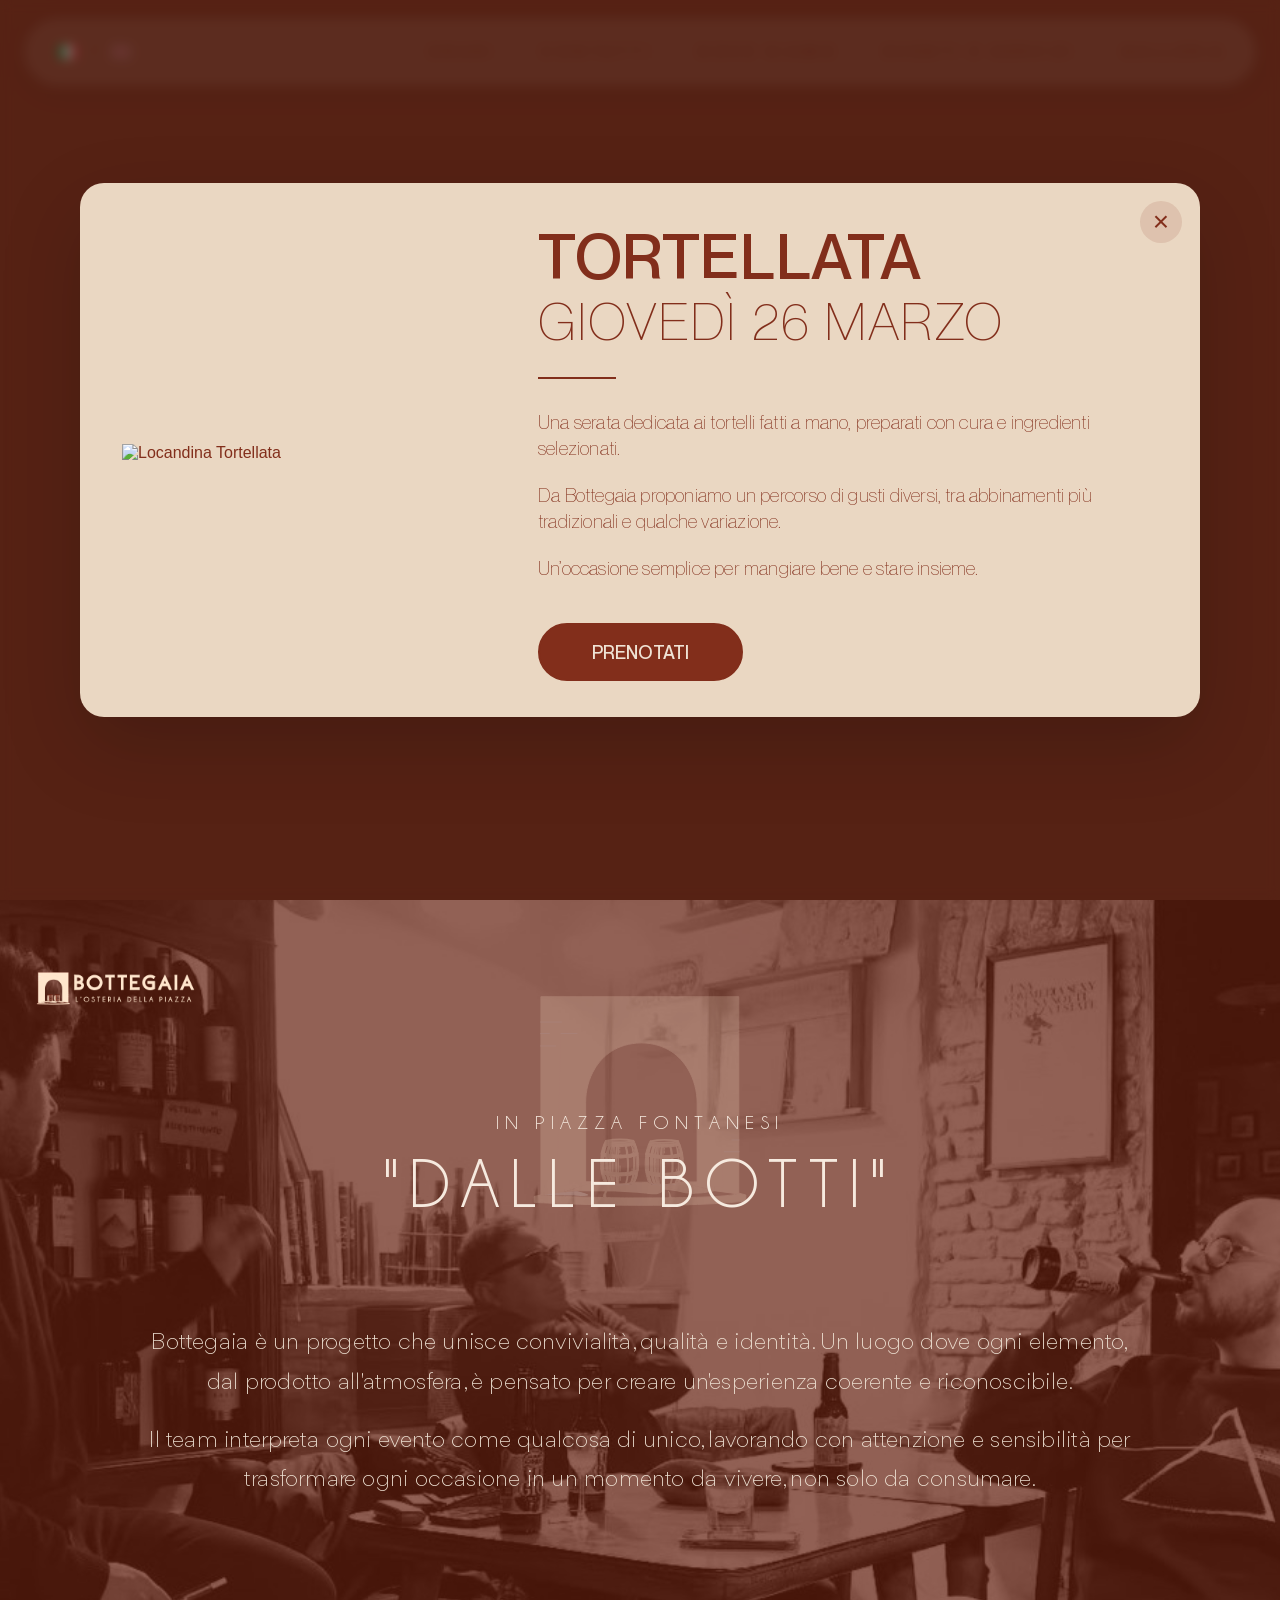
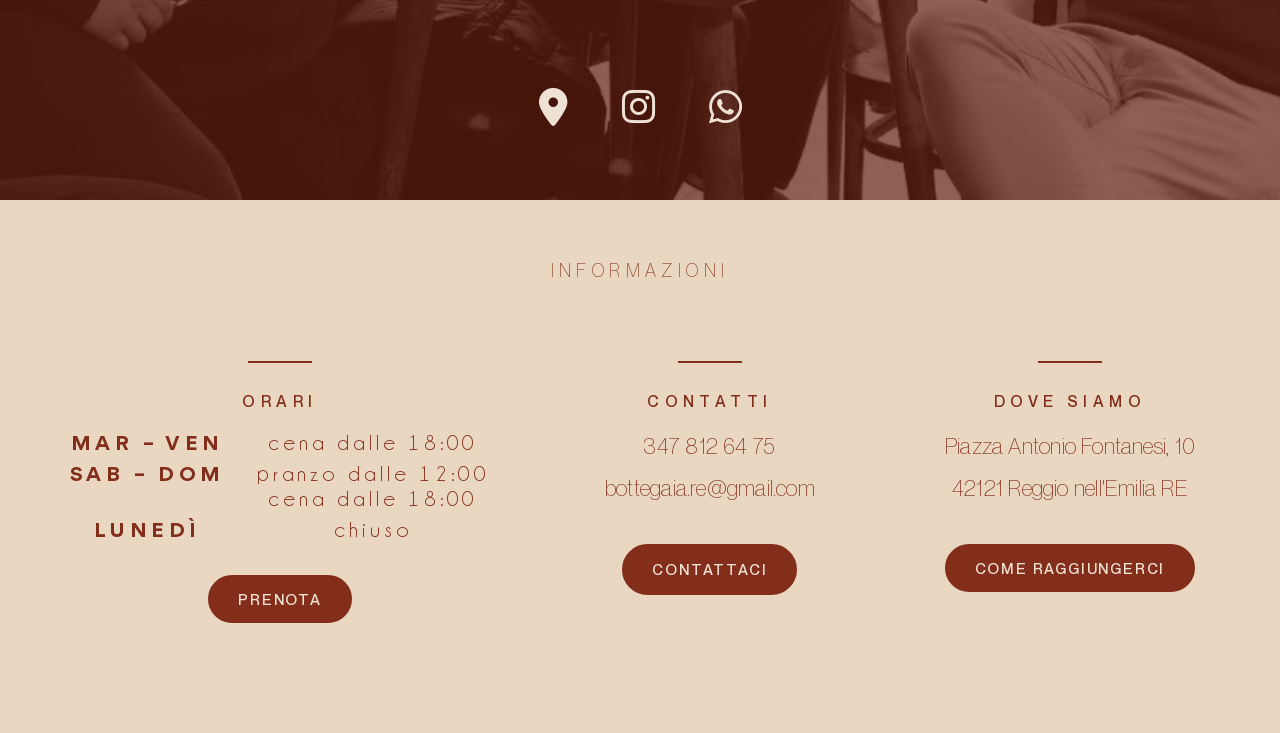
==== commit e6310706: "Aggiorna orari: Mar-Ven cena 18:00, Sab-Dom pranzo 12:00 e cena 18:00, Lunedì chiuso" ====
--- a/index.html
+++ b/index.html
@@ -116,14 +116,14 @@
           <div class="info-line"></div>
           <h3 class="info-col-title" data-key="hours_title">ORARI</h3>
           <div class="info-hours-grid">
+            <span class="info-hours-day" data-key="tue_fri">Mar – Ven</span>
+            <span class="info-hours-time" data-key="tue_fri_time">cena dalle 18:00</span>
+
+            <span class="info-hours-day" data-key="sat_sun">Sab e Dom</span>
+            <span class="info-hours-time" data-key="sat_sun_time">pranzo dalle 12:00<br>cena dalle 18:00</span>
+
             <span class="info-hours-day" data-key="monday">Lunedì</span>
             <span class="info-hours-time" data-key="monday_time">chiuso</span>
-
-            <span class="info-hours-day" data-key="tue_sat">Mar – Sab</span>
-            <span class="info-hours-time">dalle 18:00</span>
-
-            <span class="info-hours-day" data-key="sat_sun">Sab – Dom</span>
-            <span class="info-hours-time">dalle 12:00</span>
           </div>
           <a href="#" class="info-map-btn open-contact-popup" style="margin-top: 32px;" data-key="info_book">PRENOTA</a>
         </div>
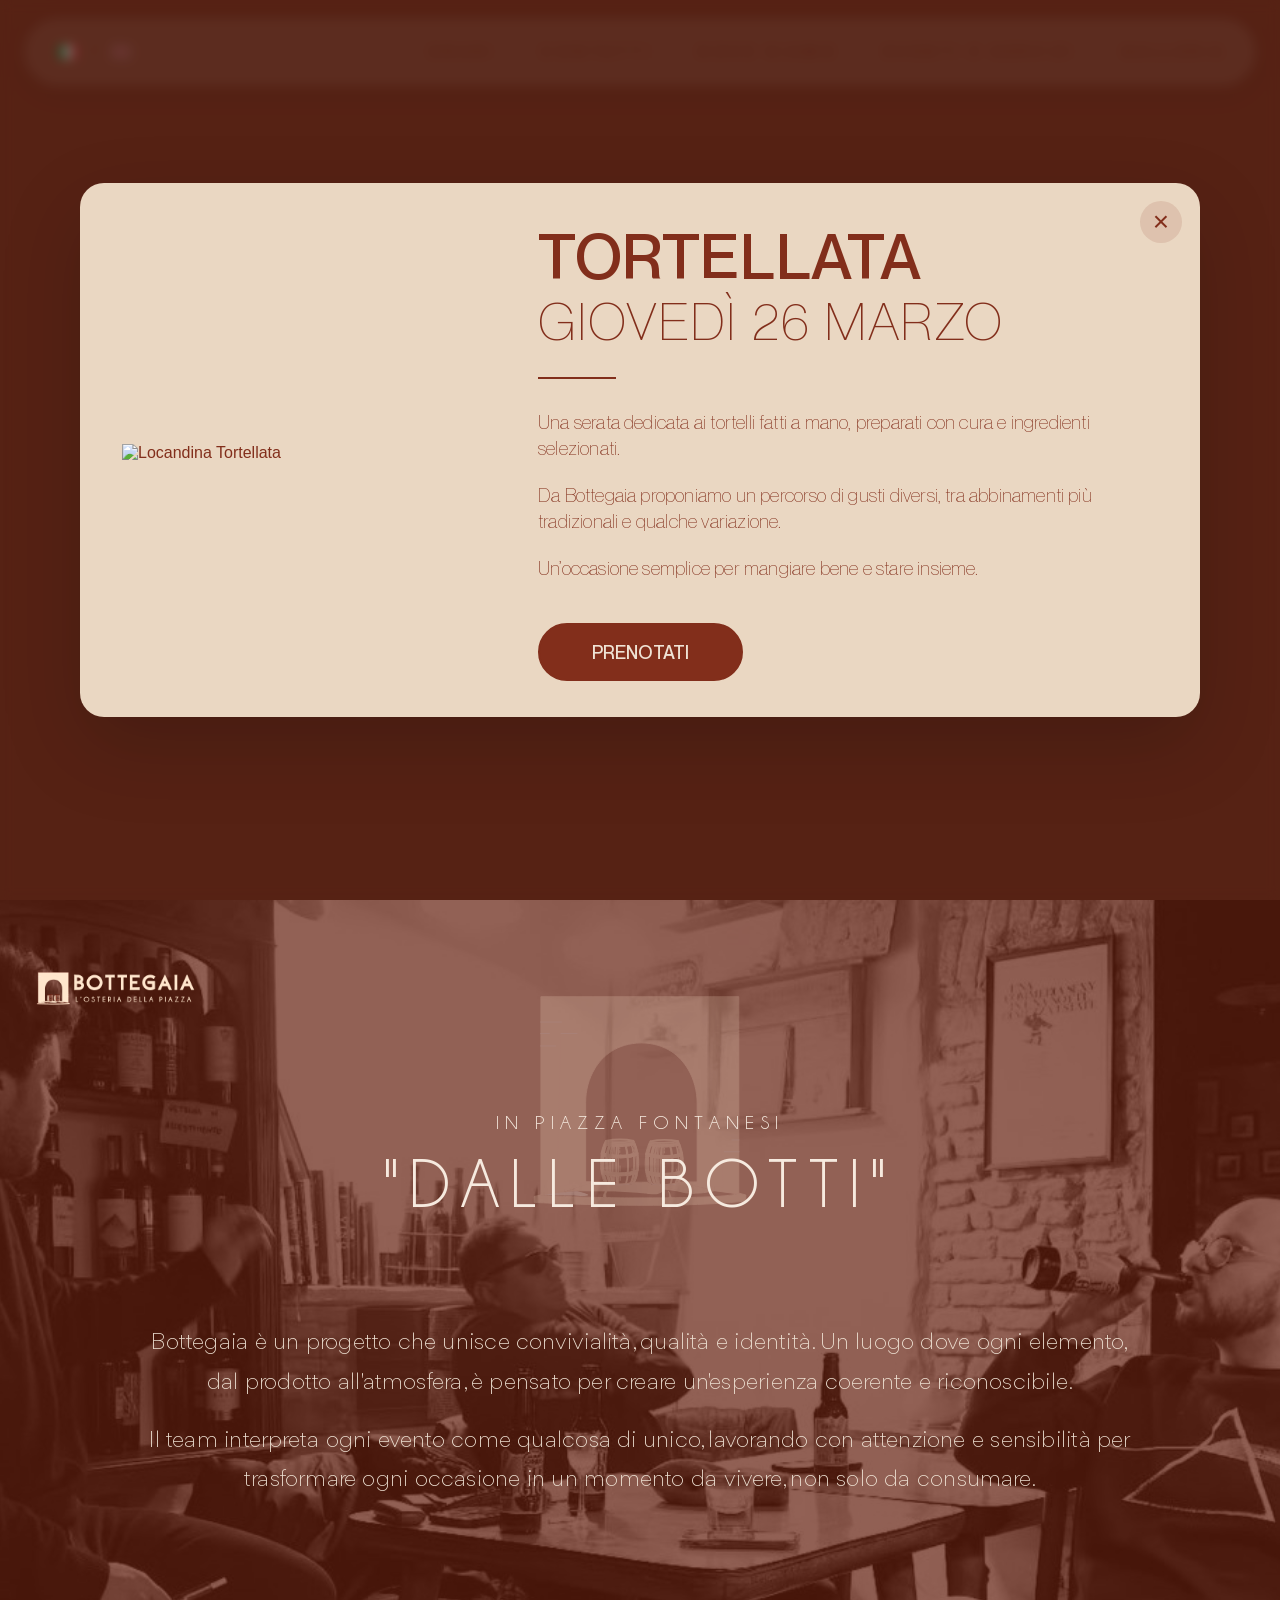
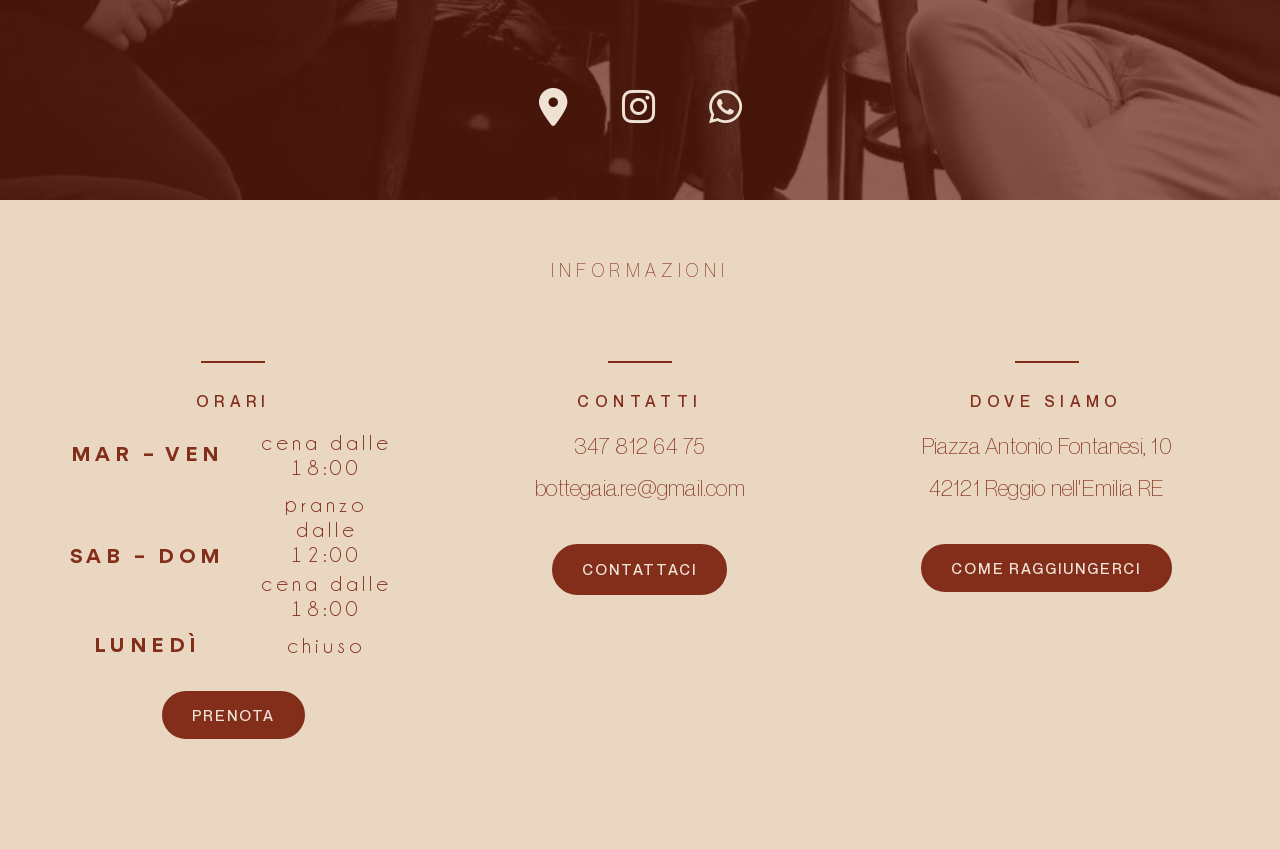
==== commit 77d3bb64: "Fix layout orari: Sab-Dom raggruppati visivamente" ====
--- a/index.html
+++ b/index.html
@@ -120,7 +120,10 @@
             <span class="info-hours-time" data-key="tue_fri_time">cena dalle 18:00</span>
 
             <span class="info-hours-day" data-key="sat_sun">Sab e Dom</span>
-            <span class="info-hours-time" data-key="sat_sun_time">pranzo dalle 12:00<br>cena dalle 18:00</span>
+            <div class="info-hours-time-group">
+              <span class="info-hours-time" data-key="sat_sun_time1">pranzo dalle 12:00</span>
+              <span class="info-hours-time" data-key="sat_sun_time2">cena dalle 18:00</span>
+            </div>
 
             <span class="info-hours-day" data-key="monday">Lunedì</span>
             <span class="info-hours-time" data-key="monday_time">chiuso</span>
--- a/style.css
+++ b/style.css
@@ -830,8 +830,8 @@
 .info-hours-grid {
   display: grid;
   grid-template-columns: auto auto;
-  gap: 6px 32px;
-  align-items: baseline;
+  gap: 12px 32px;
+  align-items: center;
 }
 
 .info-hours-day {
@@ -850,7 +850,12 @@
   letter-spacing: 0.18em;
   font-weight: 400;
   color: #822e1b;
-  white-space: nowrap;
+}
+
+.info-hours-time-group {
+  display: flex;
+  flex-direction: column;
+  gap: 4px;
 }
 
 /* =========================
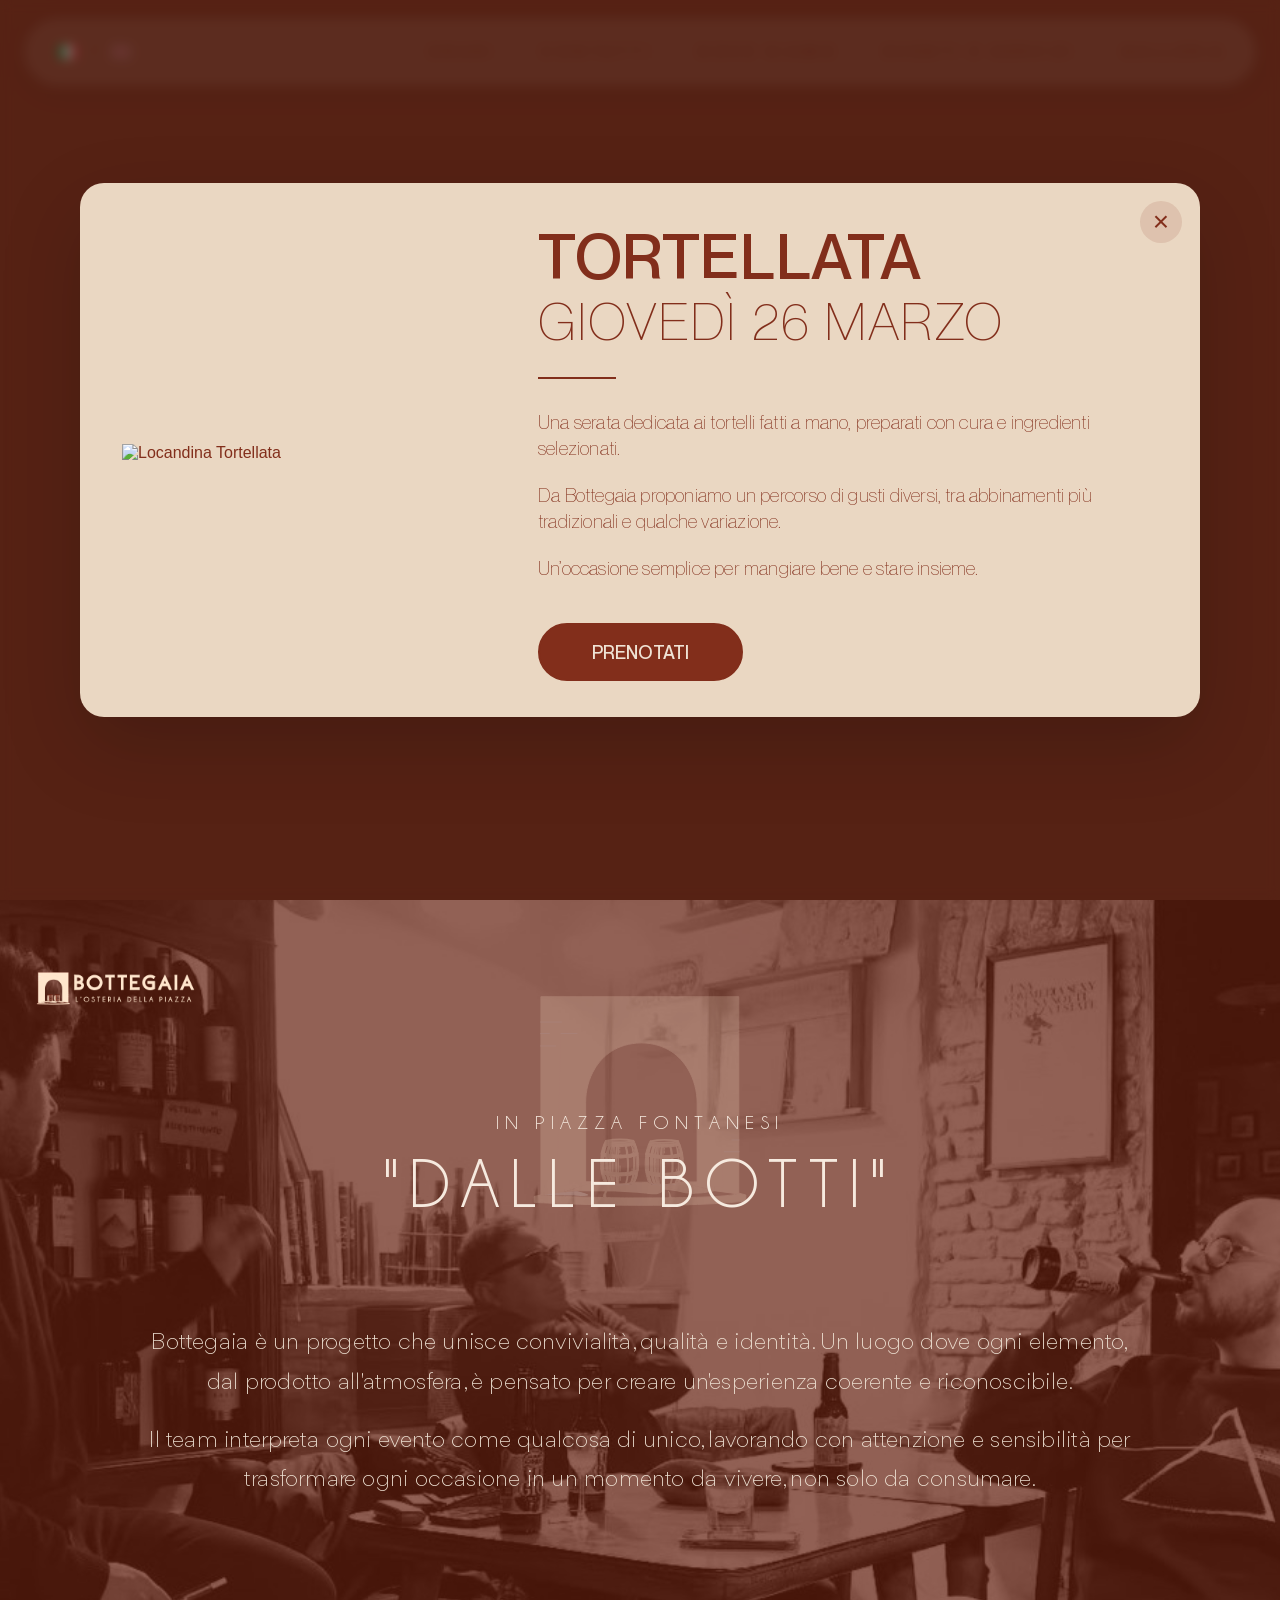
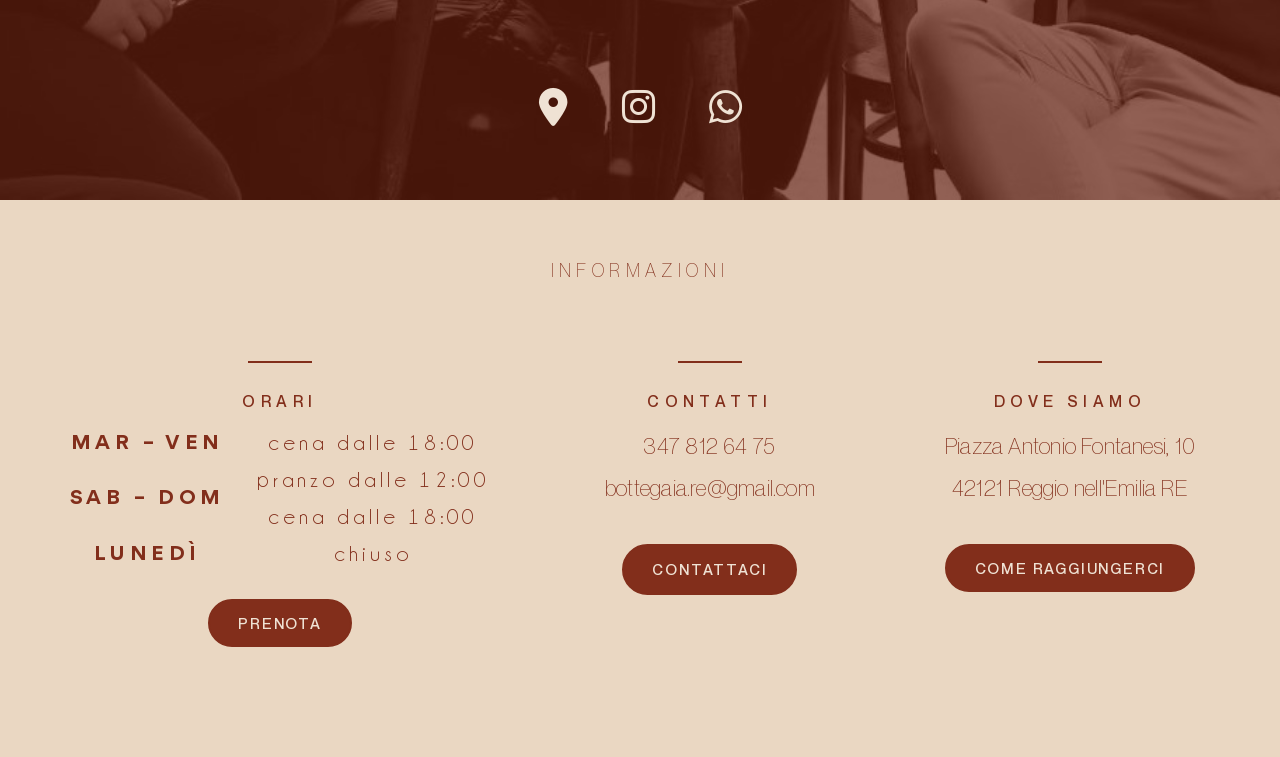
==== commit 5565c994: "Fix orari: grid-row span 2 per Sab-Dom, spaziatura uniforme" ====
--- a/index.html
+++ b/index.html
@@ -119,11 +119,9 @@
             <span class="info-hours-day" data-key="tue_fri">Mar – Ven</span>
             <span class="info-hours-time" data-key="tue_fri_time">cena dalle 18:00</span>
 
-            <span class="info-hours-day" data-key="sat_sun">Sab e Dom</span>
-            <div class="info-hours-time-group">
-              <span class="info-hours-time" data-key="sat_sun_time1">pranzo dalle 12:00</span>
-              <span class="info-hours-time" data-key="sat_sun_time2">cena dalle 18:00</span>
-            </div>
+            <span class="info-hours-day info-hours-day--span" data-key="sat_sun">Sab e Dom</span>
+            <span class="info-hours-time" data-key="sat_sun_time1">pranzo dalle 12:00</span>
+            <span class="info-hours-time" data-key="sat_sun_time2">cena dalle 18:00</span>
 
             <span class="info-hours-day" data-key="monday">Lunedì</span>
             <span class="info-hours-time" data-key="monday_time">chiuso</span>
--- a/style.css
+++ b/style.css
@@ -850,12 +850,12 @@
   letter-spacing: 0.18em;
   font-weight: 400;
   color: #822e1b;
-}
-
-.info-hours-time-group {
-  display: flex;
-  flex-direction: column;
-  gap: 4px;
+  white-space: nowrap;
+}
+
+.info-hours-day--span {
+  grid-row: span 2;
+  align-self: center;
 }
 
 /* =========================
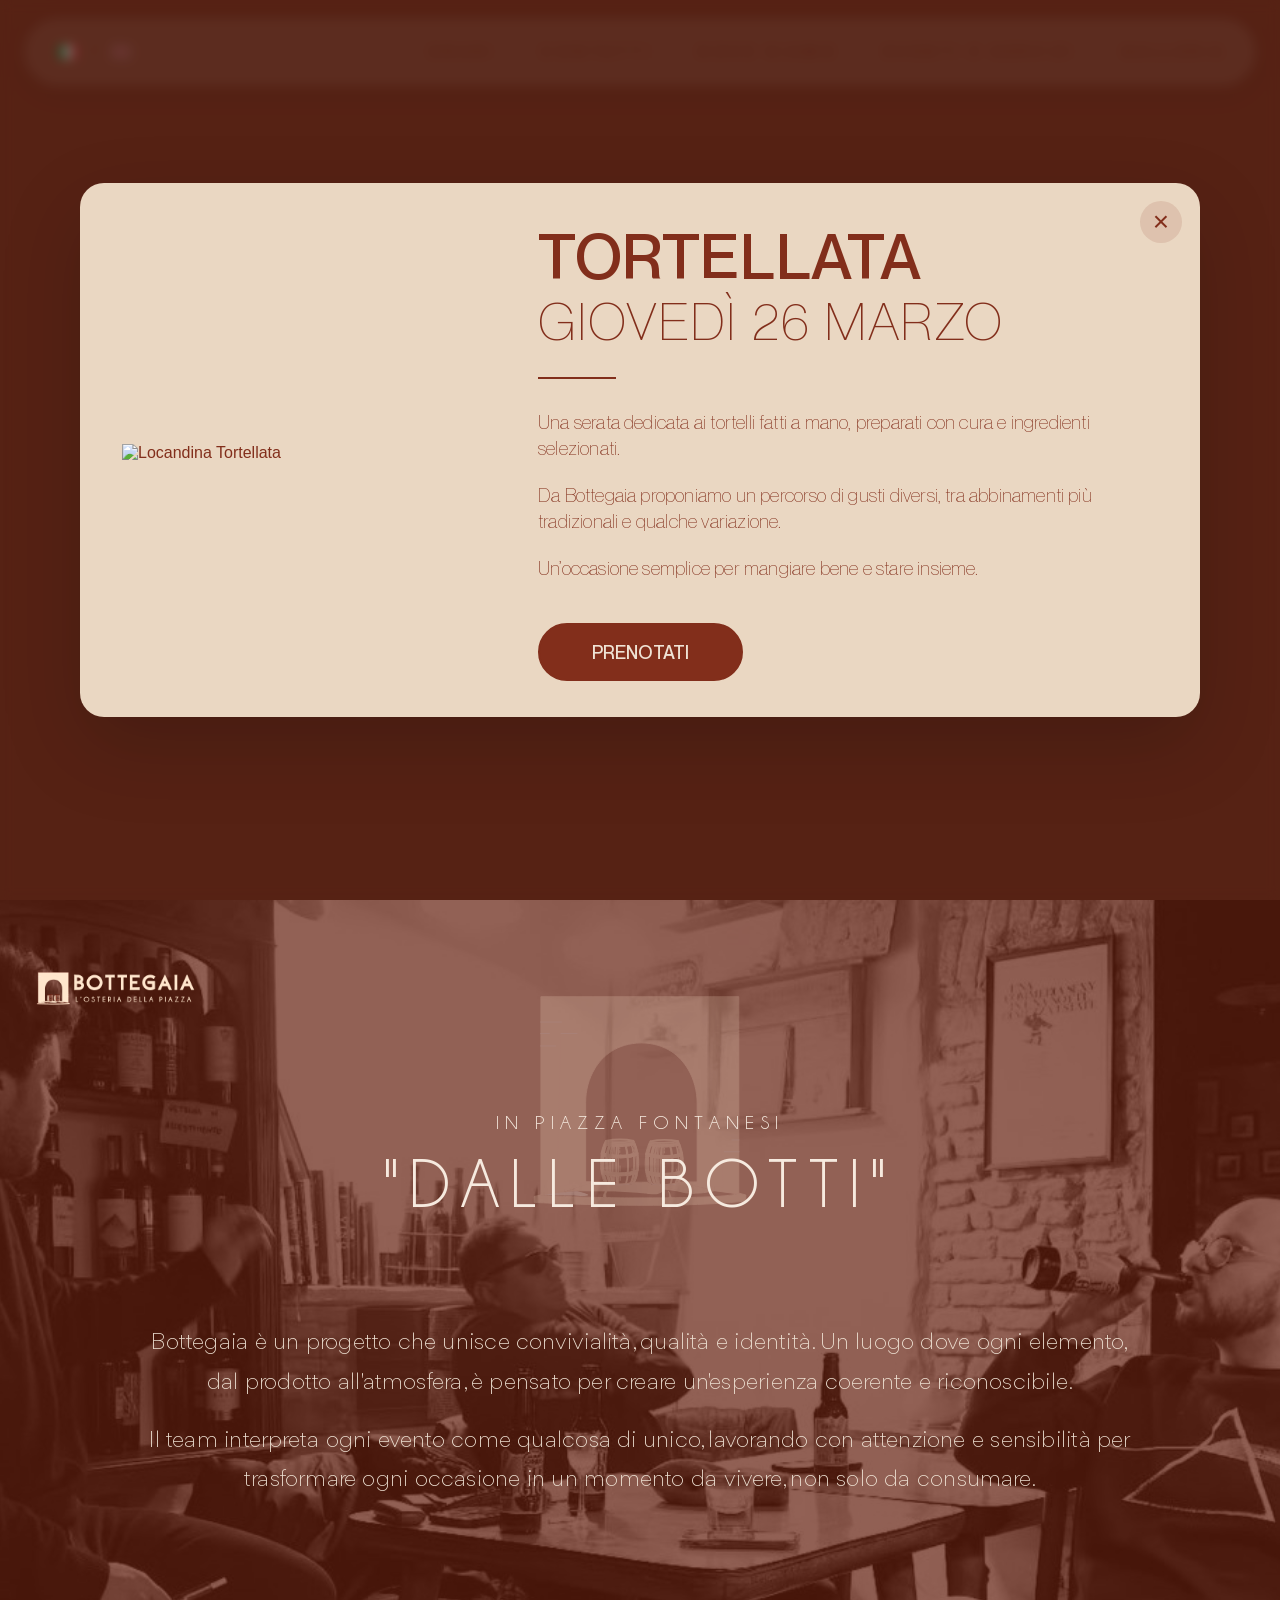
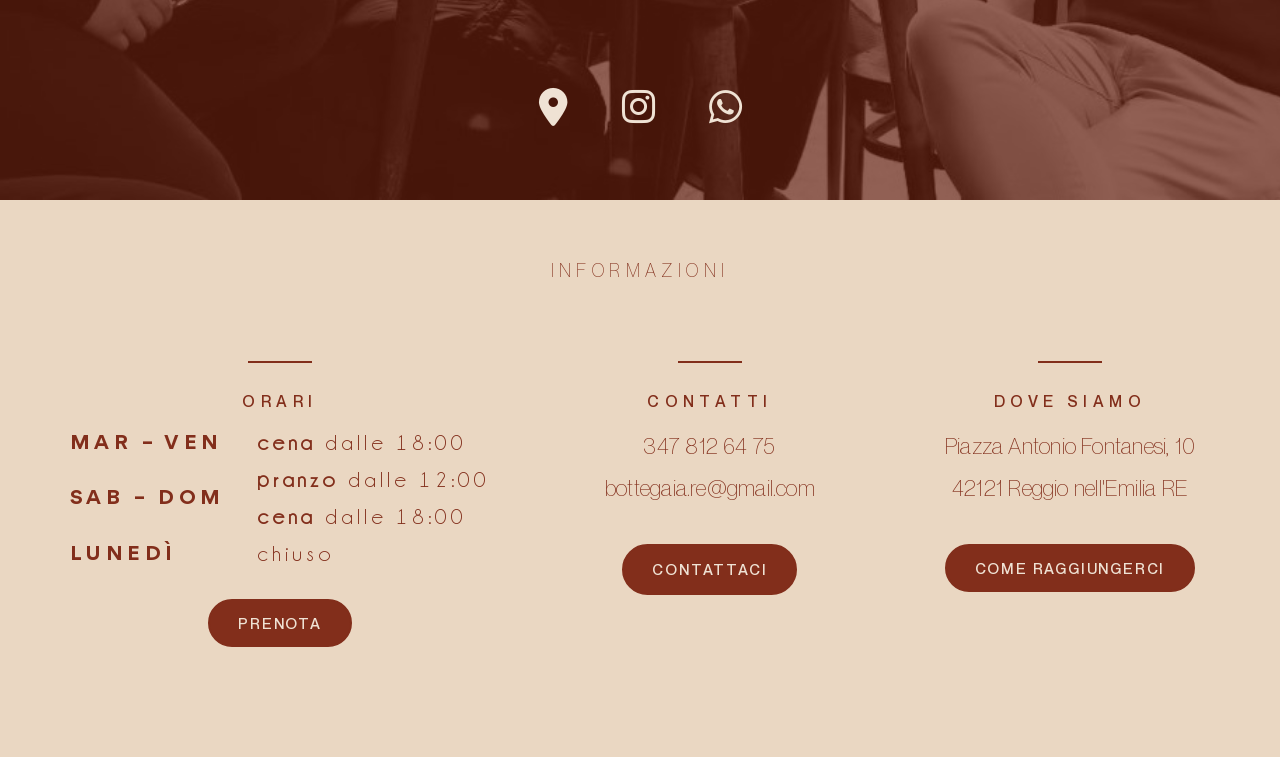
==== commit eed69ab3: "Orari: grassetto su cena/pranzo, allineamento colonna sinistra" ====
--- a/index.html
+++ b/index.html
@@ -117,11 +117,11 @@
           <h3 class="info-col-title" data-key="hours_title">ORARI</h3>
           <div class="info-hours-grid">
             <span class="info-hours-day" data-key="tue_fri">Mar – Ven</span>
-            <span class="info-hours-time" data-key="tue_fri_time">cena dalle 18:00</span>
+            <span class="info-hours-time"><strong>cena</strong> dalle 18:00</span>
 
             <span class="info-hours-day info-hours-day--span" data-key="sat_sun">Sab e Dom</span>
-            <span class="info-hours-time" data-key="sat_sun_time1">pranzo dalle 12:00</span>
-            <span class="info-hours-time" data-key="sat_sun_time2">cena dalle 18:00</span>
+            <span class="info-hours-time"><strong>pranzo</strong> dalle 12:00</span>
+            <span class="info-hours-time"><strong>cena</strong> dalle 18:00</span>
 
             <span class="info-hours-day" data-key="monday">Lunedì</span>
             <span class="info-hours-time" data-key="monday_time">chiuso</span>
--- a/style.css
+++ b/style.css
@@ -832,6 +832,7 @@
   grid-template-columns: auto auto;
   gap: 12px 32px;
   align-items: center;
+  justify-items: start;
 }
 
 .info-hours-day {
@@ -856,6 +857,10 @@
 .info-hours-day--span {
   grid-row: span 2;
   align-self: center;
+}
+
+.info-hours-time strong {
+  font-weight: 700;
 }
 
 /* =========================
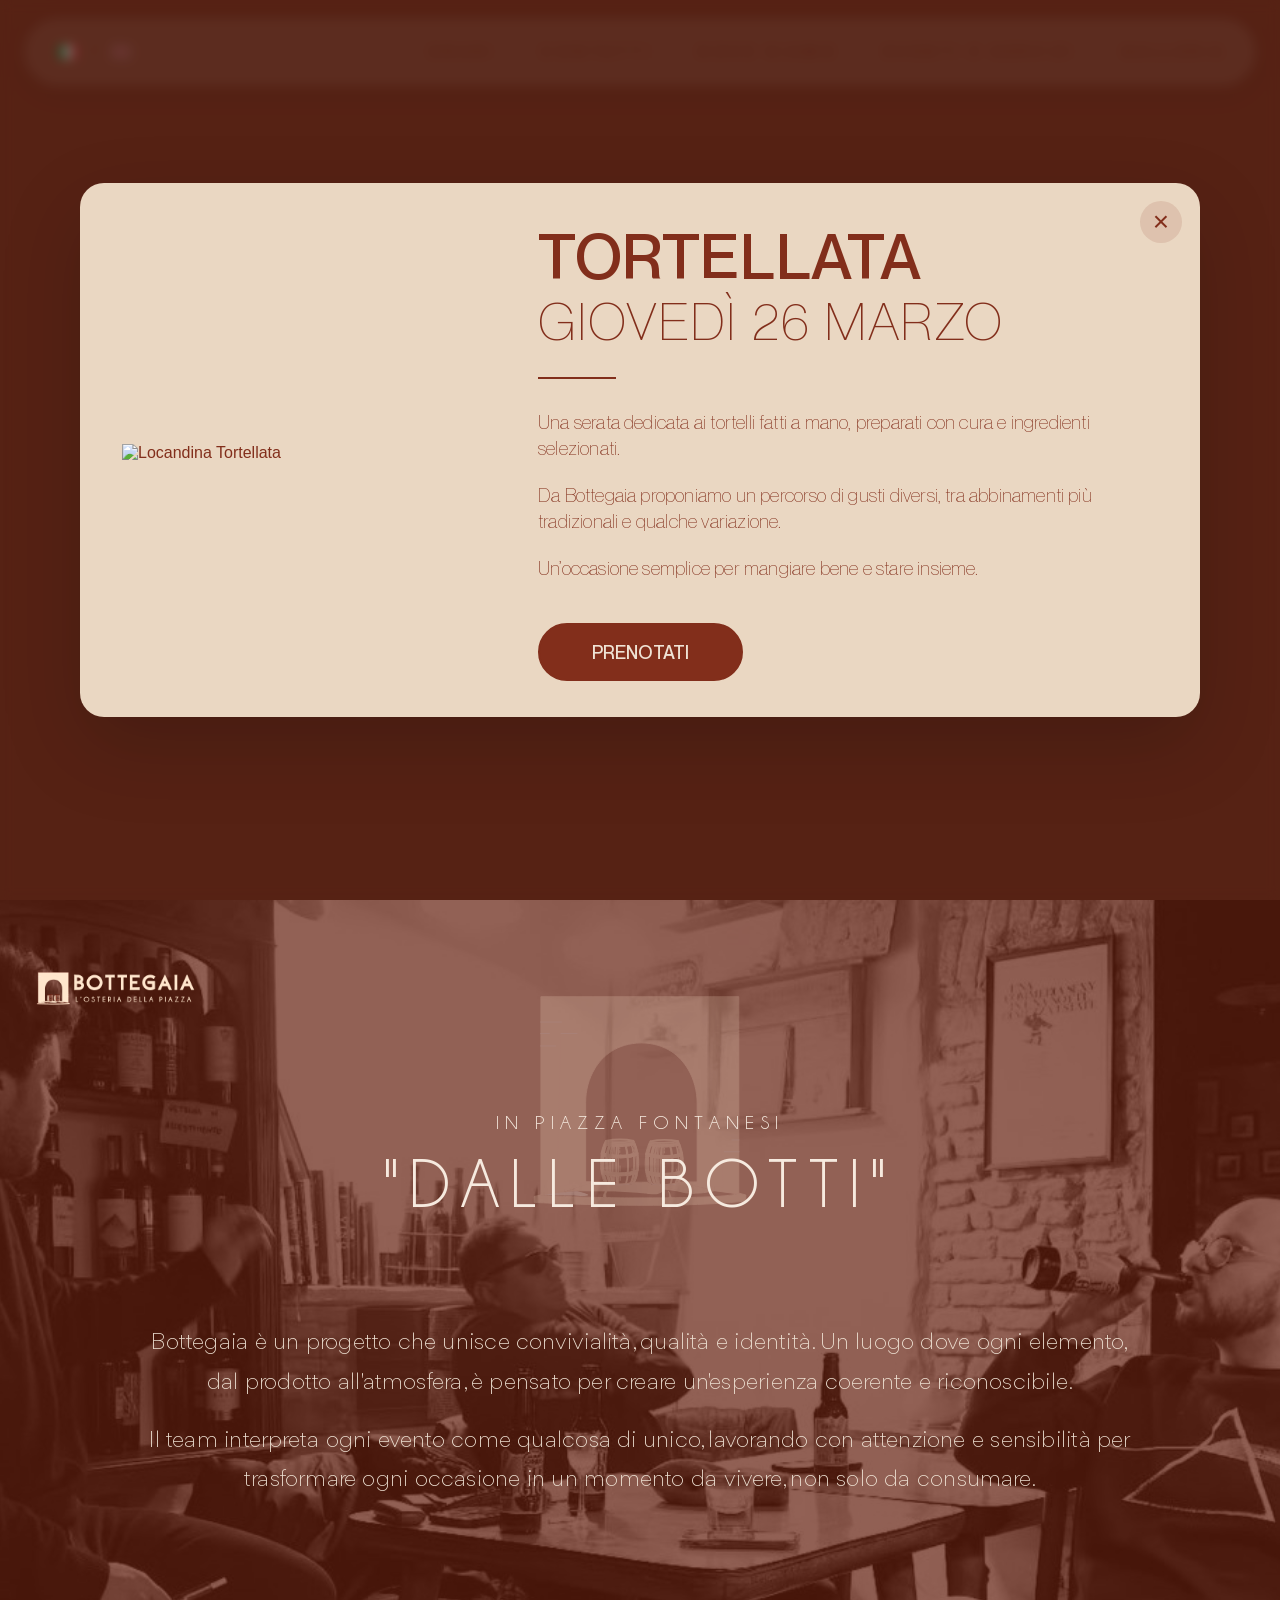
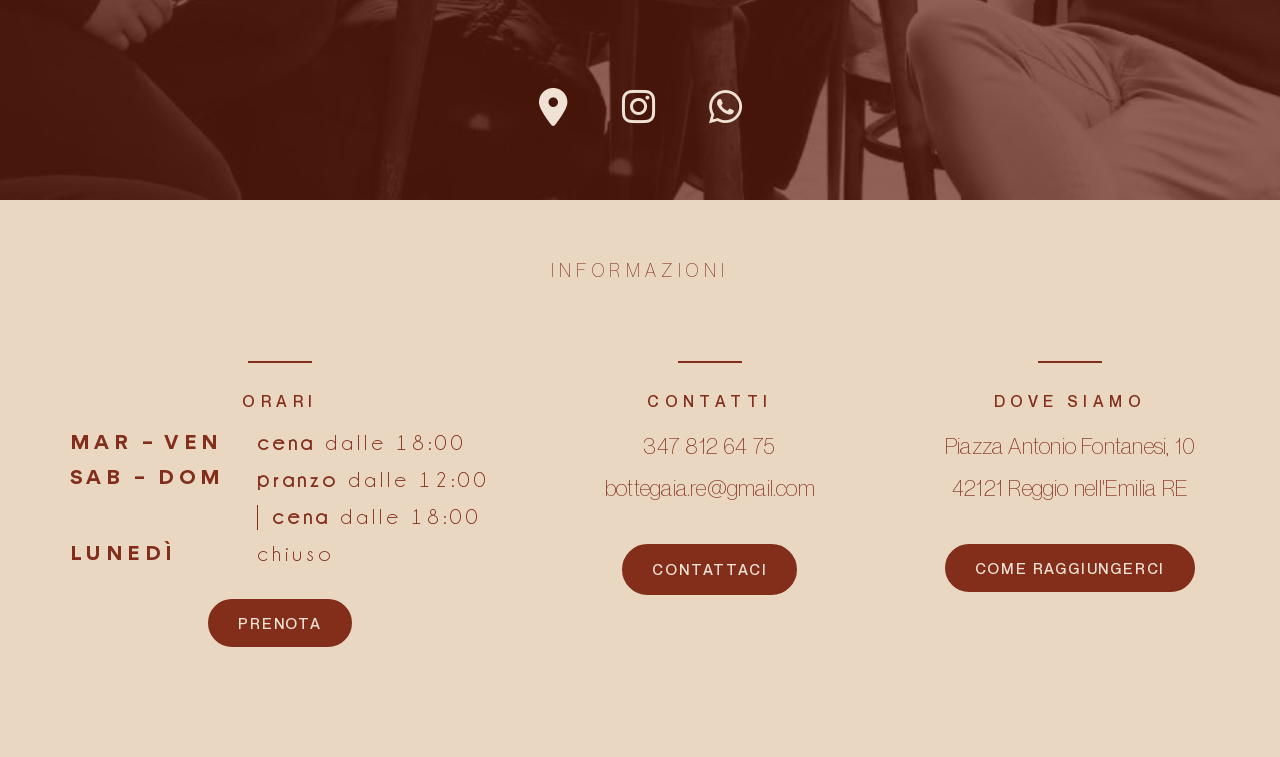
==== commit 878cb0cb: "Orari: Sab-Dom allineato a pranzo, lineetta connettore per cena" ====
--- a/index.html
+++ b/index.html
@@ -121,7 +121,7 @@
 
             <span class="info-hours-day info-hours-day--span" data-key="sat_sun">Sab e Dom</span>
             <span class="info-hours-time"><strong>pranzo</strong> dalle 12:00</span>
-            <span class="info-hours-time"><strong>cena</strong> dalle 18:00</span>
+            <span class="info-hours-time info-hours-time--linked"><strong>cena</strong> dalle 18:00</span>
 
             <span class="info-hours-day" data-key="monday">Lunedì</span>
             <span class="info-hours-time" data-key="monday_time">chiuso</span>
--- a/style.css
+++ b/style.css
@@ -856,11 +856,16 @@
 
 .info-hours-day--span {
   grid-row: span 2;
-  align-self: center;
+  align-self: start;
 }
 
 .info-hours-time strong {
   font-weight: 700;
+}
+
+.info-hours-time--linked {
+  padding-left: 14px;
+  border-left: 1.5px solid #822e1b;
 }
 
 /* =========================
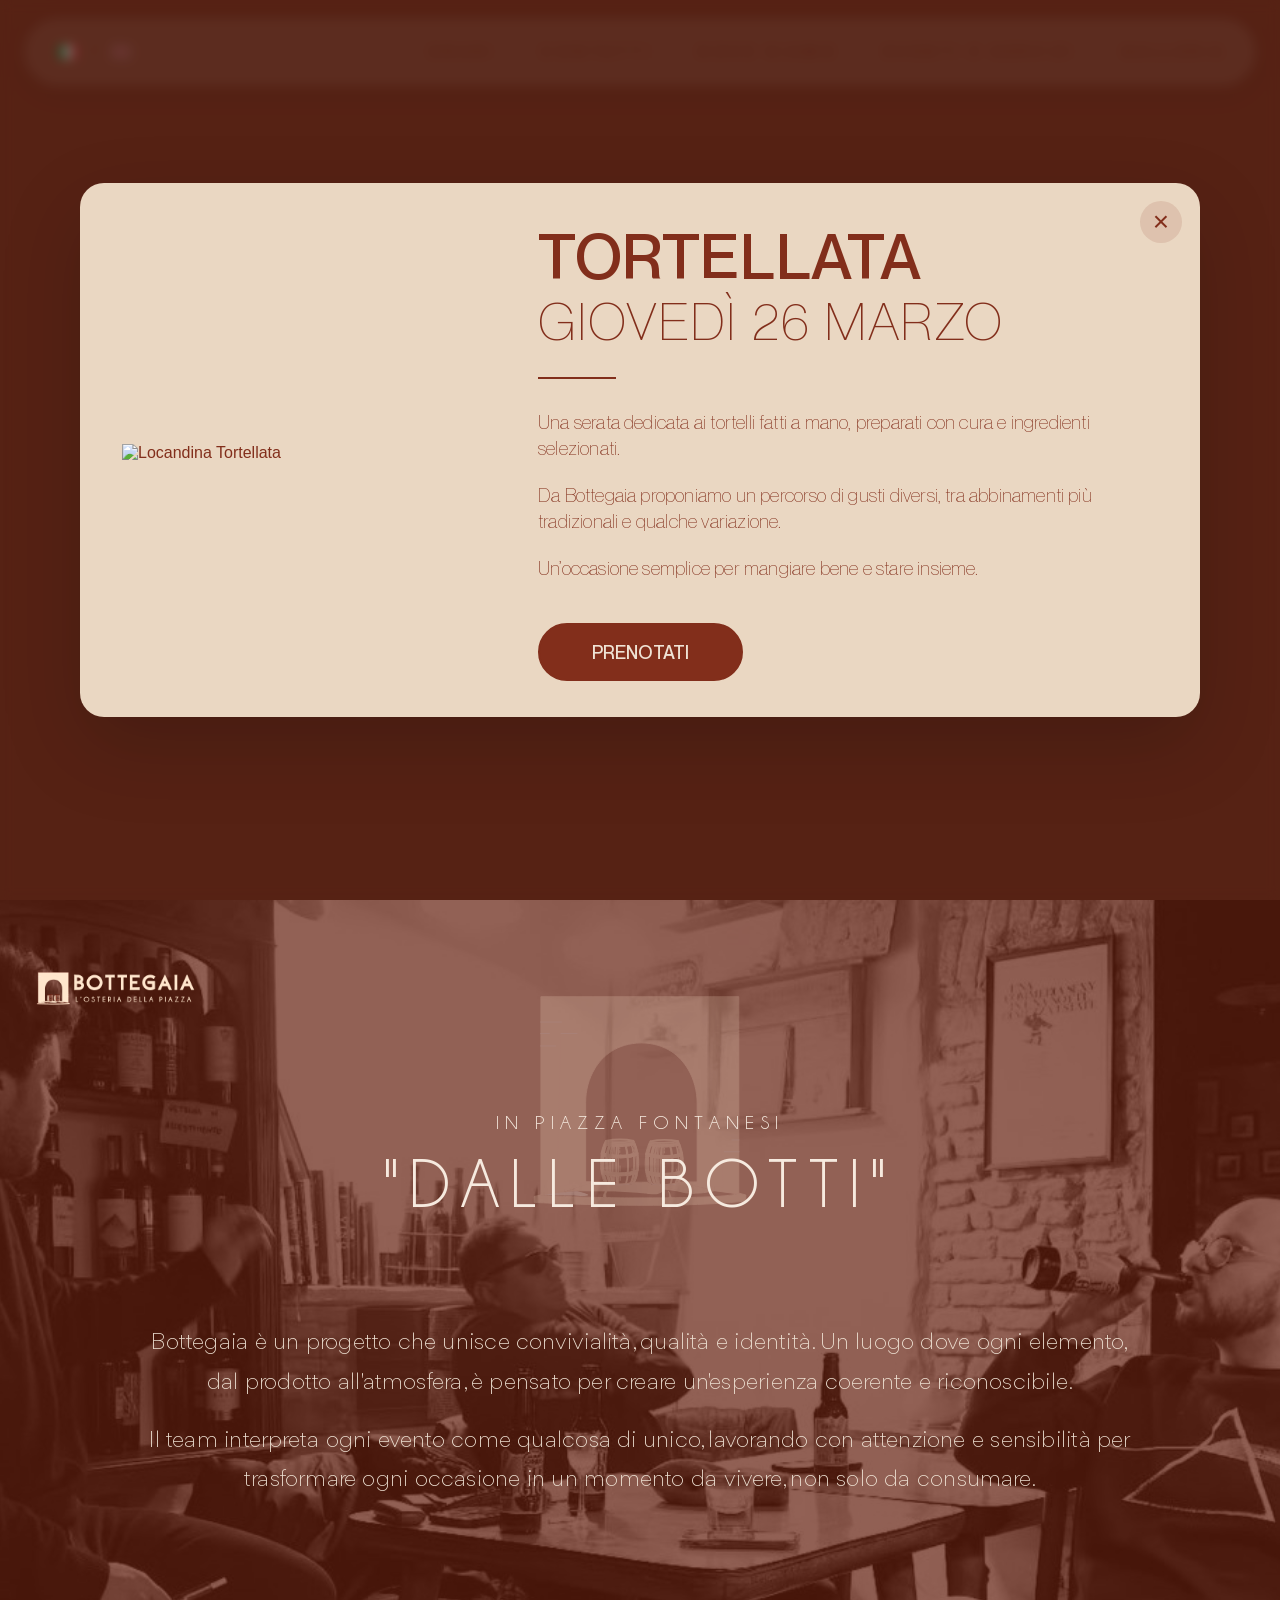
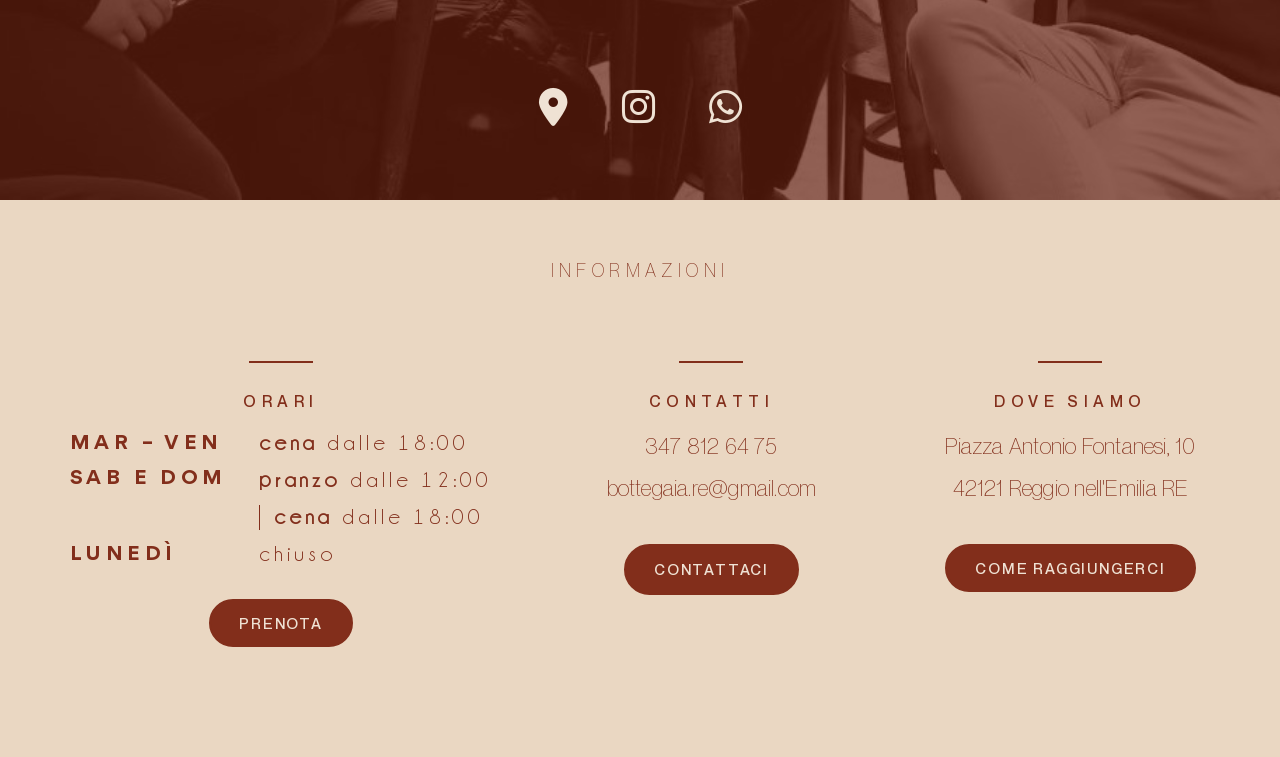
==== commit 1a14a6ad: "Fix traduzioni orari inglese: Tue-Fri, Sat & Sun, Monday/closed" ====
--- a/index.html
+++ b/index.html
@@ -439,8 +439,8 @@
         where_title: "DOVE SIAMO",
         monday: "Lunedì",
         monday_time: "chiuso",
-        tue_sat: "Mar – Sab",
-        sat_sun: "Sab – Dom",
+        tue_fri: "Mar – Ven",
+        sat_sun: "Sab e Dom",
         info_book: "PRENOTA",
         contact_us: "CONTATTACI",
         address_line_1: "Piazza Antonio Fontanesi, 10",
@@ -476,8 +476,8 @@
         where_title: "LOCATION",
         monday: "Monday",
         monday_time: "closed",
-        tue_sat: "Tue – Sat",
-        sat_sun: "Sat – Sun",
+        tue_fri: "Tue – Fri",
+        sat_sun: "Sat & Sun",
         info_book: "BOOK NOW",
         contact_us: "CONTACT US",
         address_line_1: "Piazza Antonio Fontanesi, 10",
